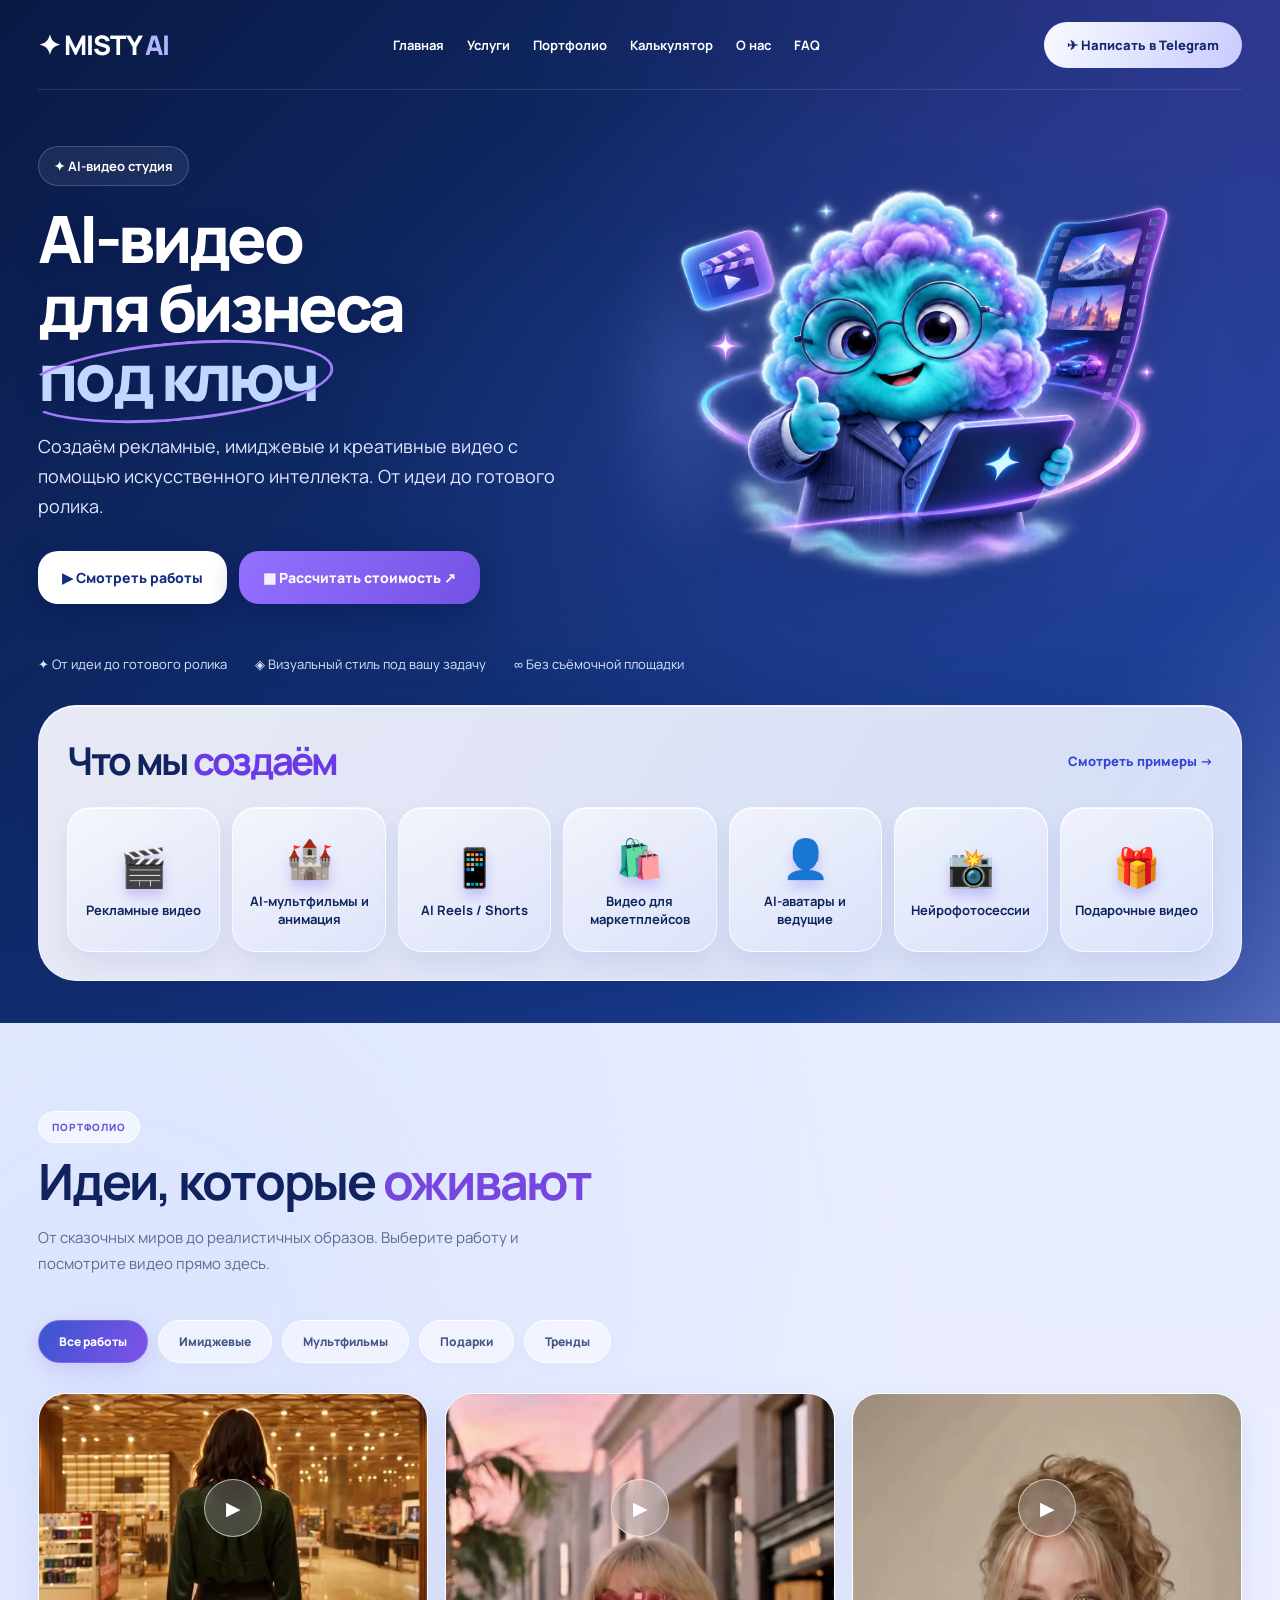
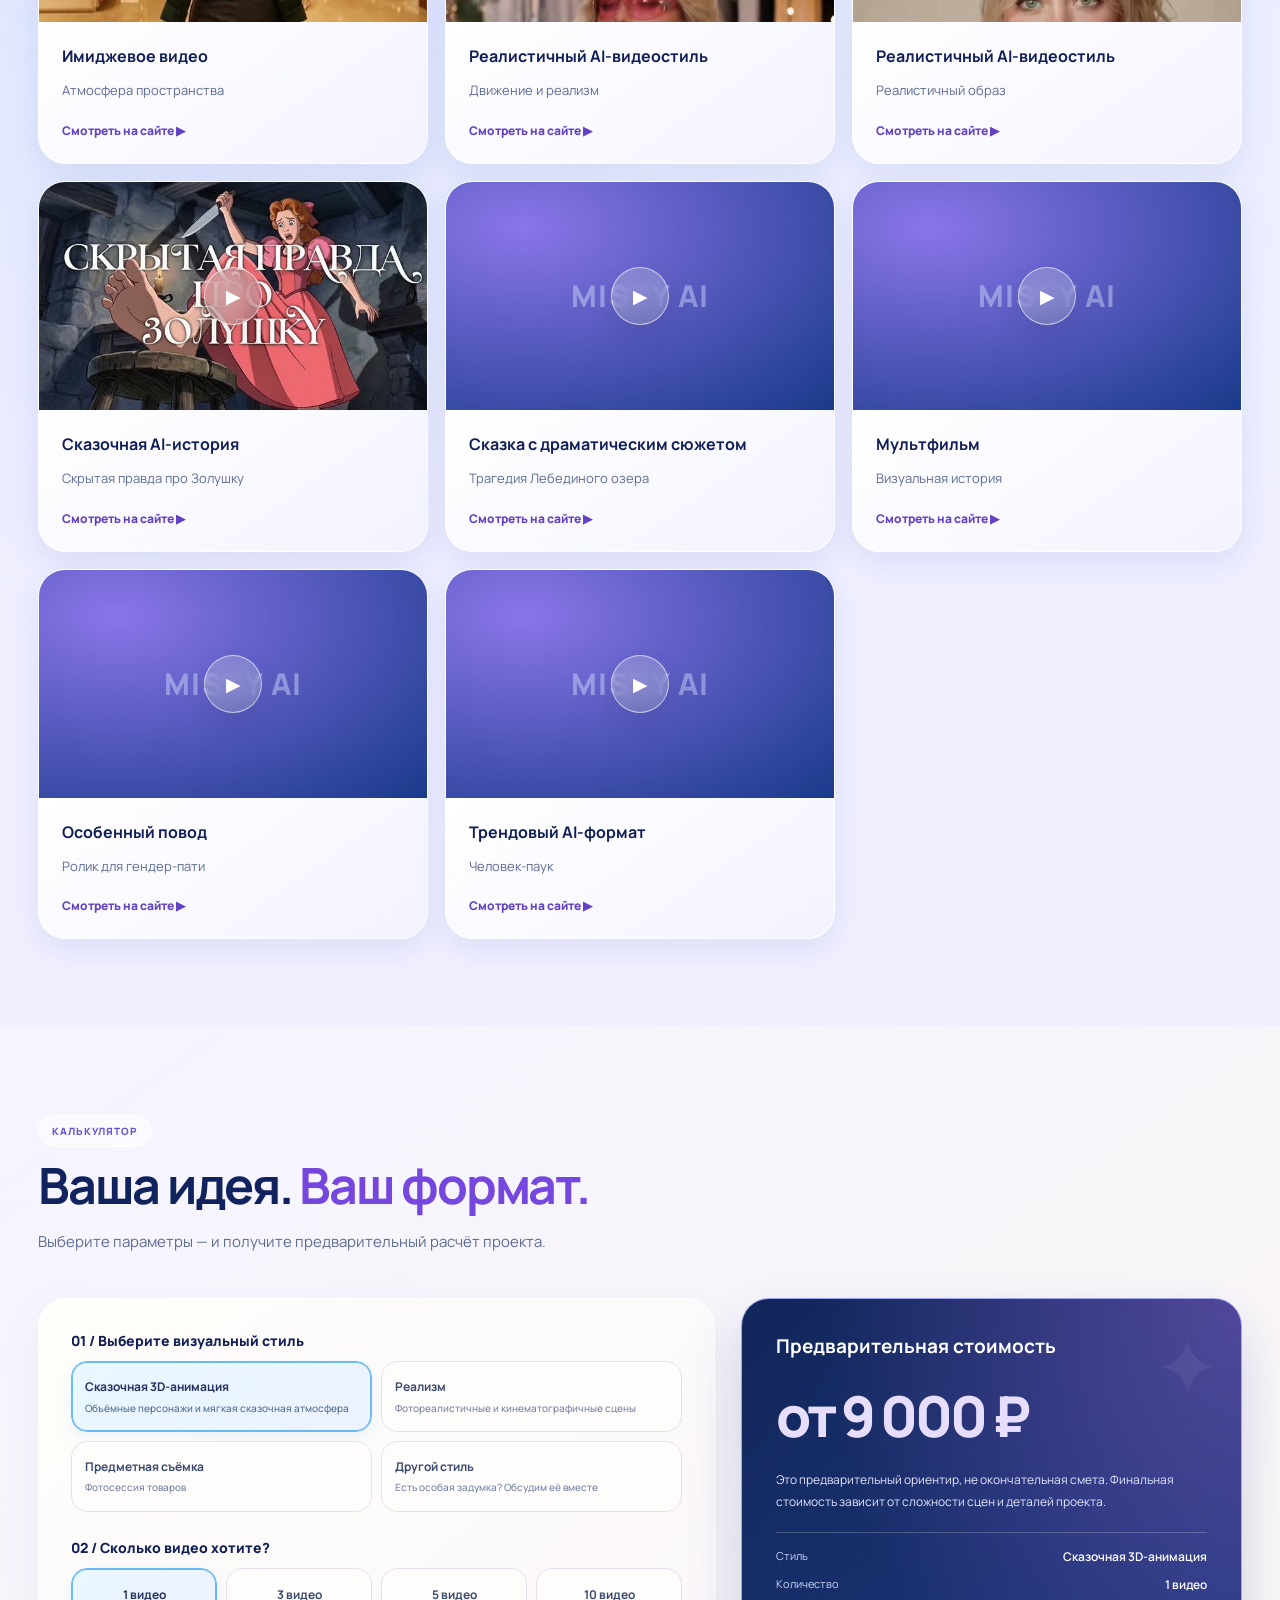
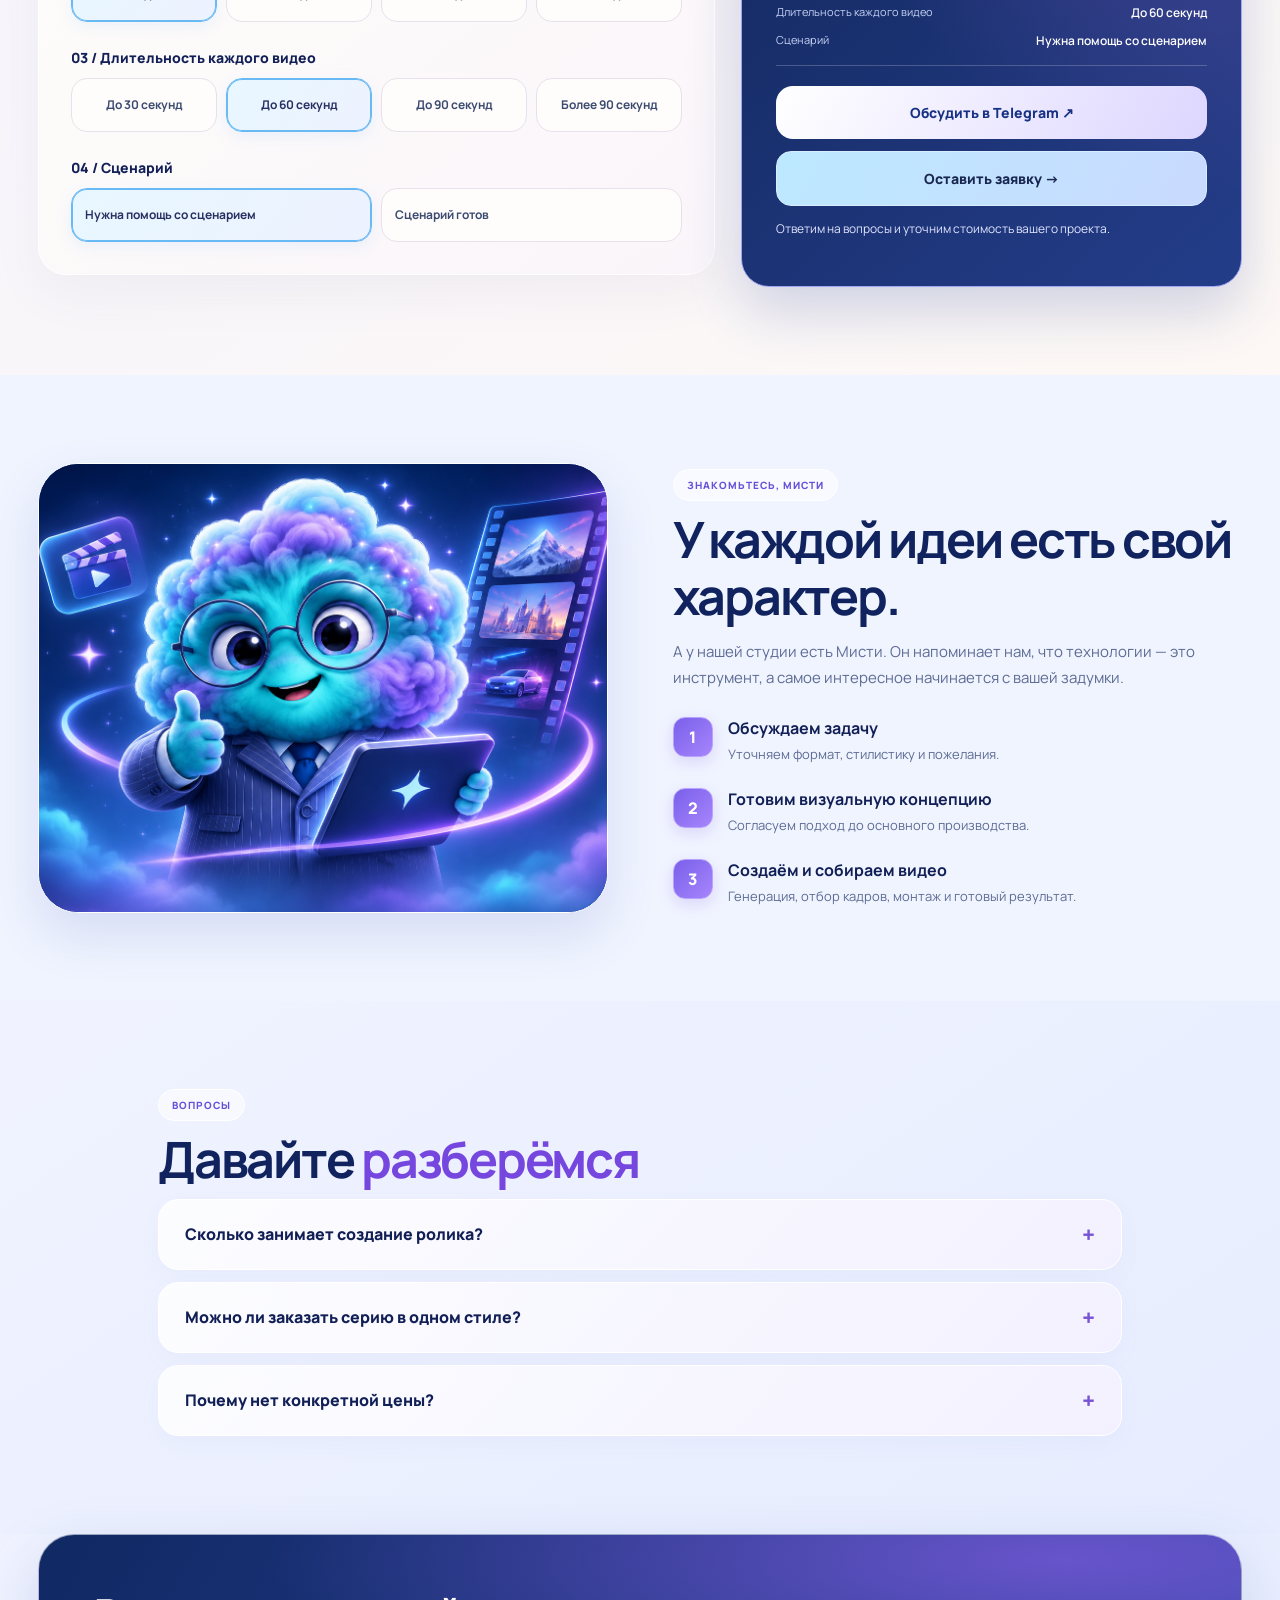
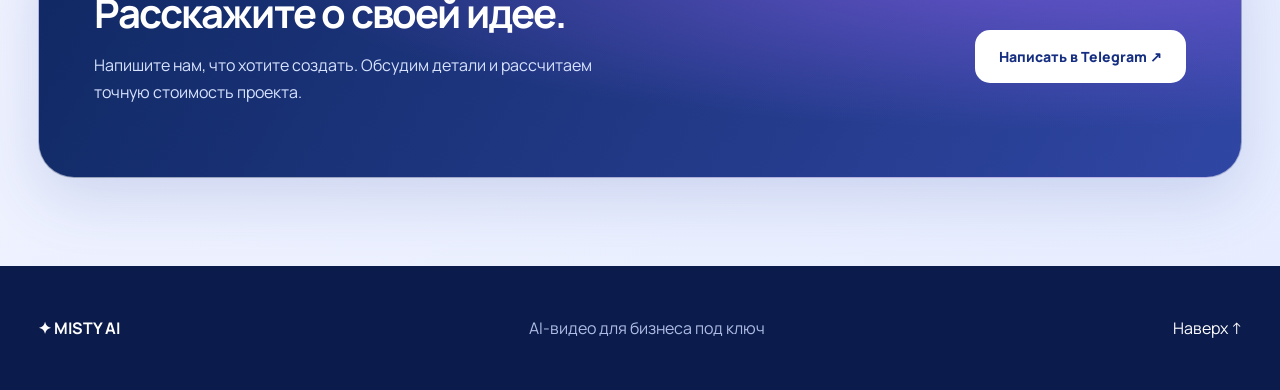
==== public/index.html @ 7e47353f "Add MISTY AI website, calculator and first portfolio videos" ====
<!DOCTYPE html>

<html lang="ru"><head><meta charset="utf-8"/><meta content="width=device-width,initial-scale=1" name="viewport"/><meta content="#102d83" name="theme-color"/><meta content="MISTY AI — создаём AI-видео для бизнеса, брендов и особенных моментов. Портфолио и предварительный расчёт стоимости." name="description"/><title>MISTY AI — AI-видео под ключ</title><style>
@import url('https://fonts.googleapis.com/css2?family=Manrope:wght@400;500;600;700;800&display=swap');
:root{--blue:#2355d9;--deep:#0a1c54;--violet:#8862ed;--ink:#14234e;--muted:#667391;--pale:#eff4ff;--white:#fff}*{box-sizing:border-box}html{scroll-behavior:smooth}body{margin:0;font-family:Manrope,Arial,sans-serif;color:var(--ink);background:#f7f9ff}button,input,select{font:inherit}a{text-decoration:none;color:inherit}button{cursor:pointer}.wrap{max-width:1240px;margin:auto;padding:0 26px}.hero{background:radial-gradient(ellipse at 79% 42%,#4368d9 0%,transparent 40%),radial-gradient(ellipse at 100% 12%,#6444bd 0%,transparent 35%),linear-gradient(128deg,#0a1b4d,#1646a9 75%,#42298f);color:white;position:relative;overflow:hidden}.hero:before{content:"";position:absolute;width:720px;height:720px;right:-240px;top:60px;border:1px solid #ffffff24;border-radius:50%;box-shadow:0 0 0 80px #ffffff07,0 0 0 160px #ffffff05}.nav{display:flex;align-items:center;justify-content:space-between;gap:24px;min-height:88px;position:relative;z-index:5}.logo{font-size:27px;font-weight:800;letter-spacing:-1.7px}.logo span{color:#b2b4ff}.navlinks{display:flex;gap:26px;font-size:13px;font-weight:700}.navlinks a:hover{color:#c4c5ff}.pill{border:1px solid #ffffff8c;padding:13px 21px;border-radius:100px;font-size:13px;font-weight:800;white-space:nowrap}.pill:hover{background:#ffffff20}.hero-inner{min-height:610px;display:grid;grid-template-columns:1.02fr .98fr;align-items:center;position:relative}.hero-copy{position:relative;z-index:2;padding:50px 0 105px}.eyebrow{display:inline-flex;gap:9px;align-items:center;border:1px solid #ffffff50;background:#ffffff16;padding:10px 15px;border-radius:100px;font-size:12px;font-weight:700}.hero h1{font-size:clamp(48px,5.5vw,83px);line-height:1.04;letter-spacing:-.065em;margin:25px 0 22px;font-weight:800}.hero h1 em{font-style:normal;color:#b9caff}.hero-copy>p{max-width:490px;color:#e2e9ff;line-height:1.8;font-size:17px}.actions{display:flex;flex-wrap:wrap;gap:12px;margin-top:30px}.btn{display:inline-flex;align-items:center;justify-content:center;border:0;border-radius:15px;padding:17px 24px;font-size:14px;font-weight:800;transition:transform .2s,box-shadow .2s}.btn:hover{transform:translateY(-2px)}.btn-light{background:#fff;color:#152e82}.btn-purple{background:linear-gradient(120deg,#9470ff,#7353e4);color:#fff;box-shadow:0 10px 35px #20105044}.hero-art{height:100%;position:relative;min-height:510px;display:flex;align-items:end;justify-content:center}.hero-art img{width:min(100%,560px);max-height:600px;object-fit:contain;position:relative;z-index:2;filter:drop-shadow(0 28px 48px #060f4399);animation:float 5s ease-in-out infinite}.halo{position:absolute;width:480px;height:480px;max-width:90%;top:17%;border-radius:50%;background:radial-gradient(circle,#b6d8ff88 0%,#9974ff3b 48%,transparent 70%);filter:blur(12px)}.star{position:absolute;color:#d9d0ff;font-size:34px;z-index:3;animation:twinkle 3s ease-in-out infinite}.s1{left:7%;top:22%}.s2{right:5%;top:17%;animation-delay:1s}.s3{right:12%;bottom:25%;font-size:22px;animation-delay:1.7s}.hero-foot{position:absolute;bottom:25px;left:0;right:0;z-index:3;color:#e7eaffb8;font-size:12px;display:flex;gap:30px}.hero-foot span:before{content:'✦';margin-right:8px;color:#d3b5ff}.section{padding:92px 0}.section-head{display:flex;justify-content:space-between;align-items:end;gap:25px;margin-bottom:30px}.kicker{font-size:12px;font-weight:800;letter-spacing:.15em;color:#6a5de2;text-transform:uppercase}.section h2{font-size:clamp(31px,4vw,50px);letter-spacing:-.055em;line-height:1.13;margin:10px 0}.section-desc{color:var(--muted);line-height:1.75;max-width:570px}.services{display:grid;grid-template-columns:repeat(3,1fr);gap:16px}.service{border:1px solid #e2e8fa;background:white;border-radius:24px;padding:27px;min-height:200px;transition:transform .2s,box-shadow .2s}.service:hover{transform:translateY(-4px);box-shadow:0 16px 40px #203b8b12}.service .symbol{font-size:29px;background:#edf0ff;border-radius:16px;width:57px;height:57px;display:grid;place-items:center;margin-bottom:21px}.service h3{margin:0 0 8px;font-size:18px;letter-spacing:-.025em}.service p{margin:0;color:var(--muted);font-size:13px;line-height:1.65}.portfolio{background:#eaf0ff}.works{display:grid;grid-template-columns:repeat(3,1fr);gap:17px}.work{background:white;border-radius:22px;overflow:hidden;border:1px solid #dce5fb}.work-visual{height:225px;display:grid;place-items:center;position:relative;overflow:hidden;background:linear-gradient(130deg,#1a3993,#936cf2)}.work:nth-child(2) .work-visual{background:linear-gradient(130deg,#432e9d,#dd96d4)}.work:nth-child(3) .work-visual{background:linear-gradient(130deg,#116eae,#65c9e6)}.work-visual span{font-size:75px;filter:drop-shadow(0 12px 12px #0003)}.work-visual:after{content:'ДОБАВИТЬ ВИДЕО';position:absolute;bottom:16px;right:15px;background:#ffffffcf;color:#33467a;padding:6px 9px;border-radius:7px;font-size:9px;font-weight:800;letter-spacing:.05em}.work-info{padding:22px}.work-info strong{font-size:16px}.work-info p{color:var(--muted);font-size:12px;line-height:1.6}.calc-grid{display:grid;grid-template-columns:1.1fr .9fr;gap:30px;align-items:start}.calc-form,.calc-result{background:#fff;border:1px solid #e0e7fa;border-radius:25px;padding:30px}.field{margin-bottom:25px}.field label{display:block;font-weight:800;margin-bottom:11px;font-size:14px}.options{display:grid;grid-template-columns:repeat(2,1fr);gap:9px}.option{background:#f7f9ff;border:1.5px solid #e1e7f5;color:#3b4a6f;padding:13px;border-radius:12px;text-align:left;font-size:12px;font-weight:700;min-height:48px}.option[aria-pressed=true]{background:#edf0ff;border-color:#7765eb;color:#4535a2;box-shadow:inset 0 0 0 1px #7765eb}.calc-result{position:sticky;top:20px;background:linear-gradient(145deg,#102e87,#3d2c96);color:#fff}.calc-result h3{margin:0 0 18px;font-size:19px}.price{font-size:clamp(36px,4.4vw,58px);font-weight:800;letter-spacing:-.06em;margin:8px 0 15px}.small{font-size:12px;line-height:1.8;color:#e1e5ff}.summary{margin:20px 0;padding:15px 0;border-top:1px solid #ffffff35;border-bottom:1px solid #ffffff35;font-size:13px;line-height:2}.result-btn{width:100%;margin-top:10px;background:#fff;color:#173185}.about{display:grid;grid-template-columns:1fr 1fr;gap:55px;align-items:center}.about-art{background:radial-gradient(circle at center,#b8ccff,#e9edff 70%);border-radius:30px;height:400px;display:grid;place-items:center;overflow:hidden}.about-art img{height:95%;width:95%;object-fit:contain;filter:drop-shadow(0 15px 25px #283d7d30)}.steps{display:grid;gap:15px;margin-top:25px}.step{display:flex;gap:15px;align-items:start}.num{width:34px;height:34px;flex:0 0 34px;display:grid;place-items:center;background:#e8e9ff;color:#5948c3;border-radius:11px;font-weight:800}.step strong{display:block;margin-bottom:4px}.step p{margin:0;color:var(--muted);font-size:13px;line-height:1.7}.cta{background:#12368f;color:#fff;border-radius:30px;padding:55px;display:flex;align-items:center;justify-content:space-between;gap:20px}.cta h2{margin:0 0 12px}.cta p{color:#d8e3ff;max-width:550px;line-height:1.7}.faq details{border-bottom:1px solid #dce4f5;padding:21px 0}.faq summary{cursor:pointer;font-weight:800}.faq p{color:var(--muted);line-height:1.7;font-size:14px}.footer{padding:35px 0;background:#0b1b4b;color:#aebce5}.footer .wrap{display:flex;align-items:center;justify-content:space-between;gap:15px}.footer a{color:#fff} @keyframes float{0%,100%{transform:translateY(0)}50%{transform:translateY(-12px)}}@keyframes twinkle{0%,100%{opacity:.5;transform:scale(.8)}50%{opacity:1;transform:scale(1.2)}}@media(max-width:900px){.navlinks{display:none}.hero-inner{grid-template-columns:1fr}.hero-copy{padding:45px 0 0}.hero-art{min-height:390px;height:390px}.hero-art img{height:420px}.hero-foot{display:none}.services,.works{grid-template-columns:repeat(2,1fr)}.calc-grid,.about{grid-template-columns:1fr}.calc-result{position:static}}@media(max-width:600px){.wrap{padding:0 18px}.nav{min-height:72px}.logo{font-size:23px}.nav .pill{padding:11px;font-size:11px}.hero h1{font-size:49px}.hero-copy>p{font-size:14px}.hero-art{height:330px;min-height:330px}.hero-art img{height:360px}.section{padding:65px 0}.services,.works{grid-template-columns:1fr}.service{min-height:unset}.options{grid-template-columns:1fr}.calc-form,.calc-result{padding:21px}.about-art{height:310px}.cta{padding:28px;display:block}.cta .btn{margin-top:15px}.footer .wrap{display:block}.footer p{font-size:12px}}@media(prefers-reduced-motion:reduce){*,*:before,*:after{animation:none!important;scroll-behavior:auto!important}}

/* V4: hero rebuilt to match the provided reference */
.hero{background:radial-gradient(ellipse at 72% 42%,#315ac2 0%,transparent 47%),linear-gradient(115deg,#081947 0%,#123789 55%,#4935a3 100%);min-height:0;padding-bottom:34px}
.hero:before{display:none}
.hero .wrap{max-width:1500px}
.nav{min-height:78px;border-bottom:1px solid #ffffff1c}
.logo{font-size:27px;letter-spacing:-1px}
.navlinks{gap:23px;font-size:13px}
.nav .pill{background:linear-gradient(120deg,#f9fbff,#c8caff);color:#13276e;border:0;padding:14px 23px}
.hero-inner{grid-template-columns:45% 55%;min-height:570px;align-items:center}
.hero-copy{padding:30px 0 35px;z-index:3}
.hero h1{font-size:clamp(47px,5.1vw,78px);letter-spacing:-.07em;line-height:1.06;margin:18px 0 21px;text-shadow:0 3px 25px #06154c55}
.hero h1 em{color:#c0d8ff;white-space:nowrap}
.hero-copy>p{font-size:17px;max-width:540px;line-height:1.65}
.hero .eyebrow{background:#ffffff12;border-color:#879fff55;font-size:13px}
.hero .btn{border-radius:20px;box-shadow:0 8px 30px #05104b66}
.hero-showcase{height:570px;align-self:stretch;position:relative;display:flex;align-items:center;justify-content:center;margin-right:-26px;overflow:hidden;pointer-events:none}
.hero-showcase img{width:100%;height:100%;object-fit:cover;object-position:60% center;mask-image:linear-gradient(to right,transparent 0%,black 15%,black 100%);-webkit-mask-image:linear-gradient(to right,transparent 0%,black 15%,black 100%)}
.hero-services{position:relative;z-index:4;background:linear-gradient(120deg,#f3f5ffef,#dfe8ffeb);color:#10245d;border-radius:35px;padding:26px 30px 32px;box-shadow:0 18px 65px #08173b40;backdrop-filter:blur(18px)}
.hero-services-head{display:flex;justify-content:space-between;align-items:center;gap:20px;margin-bottom:20px}
.hero-services-head h2{font-size:clamp(26px,3vw,39px);letter-spacing:-.06em;margin:0}
.hero-services-head h2 span{color:#6b39e5}
.hero-services-head a{font-weight:800;color:#3146d6;font-size:13px}
.hero-services-grid{display:grid;grid-template-columns:repeat(7,minmax(0,1fr));gap:12px}
.hero-service-item{min-height:145px;border:1px solid #ffffffbb;background:#ffffff67;border-radius:24px;display:flex;flex-direction:column;align-items:center;justify-content:center;text-align:center;padding:14px 9px;gap:10px;box-shadow:0 8px 20px #173d9410}
.hero-service-item:hover{background:#fff;transform:translateY(-2px)}
.hero-service-icon{display:grid;place-items:center;font-size:36px;filter:drop-shadow(0 4px 7px #3a39c83b)}
.hero-service-item strong{font-size:12px;line-height:1.35}
.misty-video-modal[hidden]{display:none}
.misty-video-modal{position:fixed;inset:0;z-index:99999;background:#07112de8;display:grid;place-items:center;padding:20px}
.misty-video-box{width:min(100%,980px);background:#101e49;border:1px solid #7083bd70;border-radius:22px;overflow:hidden;box-shadow:0 25px 100px #0009}
.misty-video-bar{display:flex;align-items:center;justify-content:space-between;padding:14px 20px;color:#fff}
.misty-video-bar button{border:0;border-radius:50%;width:36px;height:36px;background:#ffffff1f;color:#fff;font-size:20px}
.misty-video-ratio{aspect-ratio:16/9;background:#000}
.misty-video-ratio iframe{width:100%;height:100%;border:0}
.misty-video-footer{padding:12px 20px;color:#c8d2f5;font-size:12px}
.misty-video-footer a{color:#fff;text-decoration:underline}
@media(max-width:1050px){.navlinks{gap:12px;font-size:11px}.hero-services-grid{grid-template-columns:repeat(4,minmax(0,1fr))}.hero-inner{grid-template-columns:49% 51%}}
@media(max-width:900px){.navlinks{display:none}.hero-inner{grid-template-columns:1fr;min-height:0}.hero-copy{padding:45px 0 10px}.hero-showcase{height:420px;margin:0 -26px}.hero-showcase img{object-position:center 44%;mask-image:linear-gradient(to bottom,transparent 0%,black 12%,black 100%);-webkit-mask-image:linear-gradient(to bottom,transparent 0%,black 12%,black 100%)}.hero-services-grid{grid-template-columns:repeat(4,minmax(0,1fr))}}
@media(max-width:600px){.hero h1{font-size:clamp(42px,11vw,62px)}.hero-copy>p{font-size:14px}.hero-showcase{height:310px;margin:0 -18px}.hero-services{padding:20px 14px;border-radius:24px}.hero-services-grid{grid-template-columns:repeat(2,minmax(0,1fr));gap:9px}.hero-service-item{min-height:116px;border-radius:17px}.hero-services-head h2{font-size:27px}.hero-services-head a{font-size:11px}.nav .pill{padding:10px 12px;font-size:11px}}

.hero-showcase:before{content:"";position:absolute;z-index:2;left:0;top:0;bottom:0;width:25%;background:linear-gradient(90deg,#143887 0%,#143887dd 27%,transparent 100%);pointer-events:none}
.portfolio{background:linear-gradient(180deg,#eaf0ff,#f4f6ff)}
.work{border-radius:26px;box-shadow:0 10px 25px #284aa412;transition:transform .2s,box-shadow .2s}
.work:hover{transform:translateY(-4px);box-shadow:0 18px 35px #284aa425}
.work-visual{cursor:pointer}
.work-info a{display:inline-block;margin-top:8px;color:#6047d8;font-weight:800}
.calc-form,.calc-result{border-radius:28px;box-shadow:0 10px 35px #223f8c0b}
.option{border-radius:15px}
.faq details{background:#fff;border:1px solid #e0e8fa!important;border-radius:18px;padding:18px 22px;margin-bottom:10px}
.faq details[open]{border-color:#a89aee!important}
.video-native{background:linear-gradient(180deg,#eef3ff,#f7f9ff);padding:35px 0 75px}
.native-grid{display:grid;grid-template-columns:repeat(3,minmax(0,1fr));gap:16px}
.native-card{background:#fff;padding:10px;border:1px solid #dce5fa;border-radius:20px;box-shadow:0 8px 25px #274c9a10}
.native-card iframe{width:100%;aspect-ratio:16/9;border:0;border-radius:13px;background:#142452}
.native-card p{margin:10px 6px 6px;font-size:13px;font-weight:700;color:#21376e}
@media(max-width:900px){.native-grid{grid-template-columns:repeat(2,minmax(0,1fr))}}
@media(max-width:600px){.native-grid{grid-template-columns:1fr}.hero-showcase:before{width:18%}}

#portfolio .work{cursor:pointer}#portfolio .work:hover .play{transform:translate(-50%,-50%) scale(1.14);background:#6950dc}#portfolio .work:focus-visible{outline:3px solid #7856f1;outline-offset:3px}
#portfolio .work-visual .play{pointer-events:none;transition:transform .2s,background .2s}

/* Cohesive playful blue/violet style, matching hero */
.section:not(.portfolio){background:linear-gradient(180deg,#f1f5ff,#f8f9ff)}
.portfolio{background:linear-gradient(160deg,#e3eaff,#eef2ff)}
.section h2{color:#10235e}
.kicker{color:#6552d8}
.work{border:1px solid #d5defa;border-radius:23px;box-shadow:0 10px 28px #2c46a817}
.work-visual{background:#162e81}
.work-info{background:#fff}
.calc-form{background:#fdfdff;border:1px solid #dce4ff;box-shadow:0 16px 36px #244cb00d}
.calc-result{background:radial-gradient(circle at 90% 10%,#7057d9 0%,transparent 50%),linear-gradient(145deg,#123888,#202b85)}
.option{border-radius:16px;background:#f1f4ff}
.option[aria-pressed=true]{background:#e6e6ff;border-color:#8363ec}
.faq details{border-radius:20px;background:#fff;box-shadow:0 5px 15px #1d40900b}
.field[hidden]{display:none!important}
</style><style>
.portfolio-filters{display:flex;gap:9px;flex-wrap:wrap;margin:0 0 22px}.filter{border:1px solid #cbd8f8;background:#fff;color:#425785;border-radius:99px;padding:10px 16px;font-weight:800;font-size:12px}.filter.active{background:#263fc2;color:#fff;border-color:#263fc2}.work-visual{height:215px;background:#13295e!important}.work-visual:after{display:none}.work-visual iframe{width:100%;height:100%;border:0}.work-visual img{width:100%;height:100%;object-fit:cover}.work-visual .play{position:absolute;inset:0;display:grid;place-items:center;color:#fff;font-size:36px;background:#14234e38}.work-info a{color:#4c46c3;font-size:12px;font-weight:800}.work[hidden]{display:none}.calc-form .field{margin-bottom:26px}.calc-form .field:last-child{margin-bottom:0}.option small{display:block;margin-top:5px;color:#7583a5;font-weight:500;line-height:1.45}.option[aria-pressed=true] small{color:#5c59a1}.result-btn{display:flex}.calc-form .options.four{grid-template-columns:repeat(4,minmax(0,1fr))}.calc-form .options.four .option{text-align:center}.calc-form .options{grid-template-columns:repeat(2,minmax(0,1fr))}@media(max-width:650px){.calc-form .options.four{grid-template-columns:repeat(2,minmax(0,1fr))}.calc-form .options{grid-template-columns:1fr}}
</style><link rel="stylesheet" href="assets/design.css"/></head><body>
<header class="hero" id="top"><div class="wrap"><nav class="nav"><a class="logo" href="#top">✦ MISTY<span> AI</span></a><button class="menu-toggle" aria-label="Открыть меню" aria-expanded="false" aria-controls="navigation">☰</button><div class="navlinks" id="navigation"><a href="#top">Главная</a><a href="#services">Услуги</a><a href="#portfolio">Портфолио</a><a href="#calculator">Калькулятор</a><a href="#about">О нас</a><a href="#faq">FAQ</a></div><a class="pill" href="https://t.me/misty_ai_support">✈ Написать в Telegram</a></nav><div class="hero-inner"><div class="hero-copy"><span class="eyebrow">✦ AI-видео студия</span><h1>AI-видео<br/>для бизнеса<br/><em>под ключ</em></h1><p>Создаём рекламные, имиджевые и креативные видео с помощью искусственного интеллекта. От идеи до готового ролика.</p><div class="actions"><a class="btn btn-light" href="#portfolio">▶ Смотреть работы</a><a class="btn btn-purple" href="#calculator">▦ Рассчитать стоимость ↗</a></div></div><div class="hero-showcase"><img alt="Мисти — пушистый бирюзово-сиреневый маскот с очками и планшетом на фоне видеокадров" src="assets/misty-hero-integrated.png"/></div></div><div class="hero-benefits"><span>✦ От идеи до готового ролика</span><span>◈ Визуальный стиль под вашу задачу</span><span>∞ Без съёмочной площадки</span></div><div class="hero-services" id="services"><div class="hero-services-head"><h2>Что мы <span>создаём</span></h2><a href="#portfolio">Смотреть примеры →</a></div><div class="hero-services-grid"><a class="hero-service-item" href="#portfolio"><span class="hero-service-icon">🎬</span><strong>Рекламные видео</strong></a><a class="hero-service-item" href="#portfolio"><span class="hero-service-icon">🏰</span><strong>AI-мультфильмы и анимация</strong></a><a class="hero-service-item" href="#portfolio"><span class="hero-service-icon">📱</span><strong>AI Reels / Shorts</strong></a><a class="hero-service-item" href="#portfolio"><span class="hero-service-icon">🛍️</span><strong>Видео для маркетплейсов</strong></a><a class="hero-service-item" href="#portfolio"><span class="hero-service-icon">👤</span><strong>AI-аватары и ведущие</strong></a><a class="hero-service-item" href="#portfolio"><span class="hero-service-icon">📸</span><strong>Нейрофотосессии</strong></a><a class="hero-service-item" href="#portfolio"><span class="hero-service-icon">🎁</span><strong>Подарочные видео</strong></a></div></div></div></header>
<main>
<section class="section portfolio" id="portfolio"><div class="wrap"><div class="section-head"><div><span class="kicker">Портфолио</span><h2>Идеи, которые <em>оживают</em></h2><p class="section-desc">От сказочных миров до реалистичных образов. Выберите работу и посмотрите видео прямо здесь.</p></div></div><div aria-label="Категории работ" class="portfolio-filters" role="group"><button aria-pressed="true" class="filter active" data-filter="all">Все работы</button><button aria-pressed="false" class="filter" data-filter="image">Имиджевые</button><button aria-pressed="false" class="filter" data-filter="cartoon">Мультфильмы</button><button aria-pressed="false" class="filter" data-filter="gift">Подарки</button><button aria-pressed="false" class="filter" data-filter="trend">Тренды</button></div><div class="works" id="work-list"></div></div></section>
<section class="section" id="calculator"><div class="wrap"><div class="section-head"><div><span class="kicker">Калькулятор</span><h2>Ваша идея. <em>Ваш формат.</em></h2><p class="section-desc">Выберите параметры — и получите предварительный расчёт проекта.</p></div></div><div class="calc-grid"><div class="calc-form" id="questions"></div><aside class="calc-result"><h3>Предварительная стоимость</h3><div class="price" id="price" role="status" aria-live="polite">от 9 000 ₽</div><p class="small">Это предварительный ориентир, не окончательная смета. Финальная стоимость зависит от сложности сцен и деталей проекта.</p><div class="summary" id="summary"></div><a class="btn result-btn" href="https://t.me/misty_ai_support" id="discuss" rel="noopener noreferrer" target="_blank">Обсудить в Telegram ↗</a><button type="button" class="btn request-btn" id="request-open" aria-expanded="false" aria-controls="application">Оставить заявку →</button><p class="small">Ответим на вопросы и уточним стоимость вашего проекта.</p></aside></div></div></section>
<section class="section" id="application" hidden><div class="wrap"><div class="application-panel"><span class="kicker">Давайте создадим что-то особенное</span><h2>Оставить <em>заявку</em></h2><p class="section-desc">Выберите удобный способ связи и расскажите о проекте. Параметры расчёта добавятся к заявке автоматически.</p><form id="lead-form"><div class="lead-grid">
<label>Имя <span aria-hidden="true">*</span><input name="name" autocomplete="name" maxlength="100" required></label>
<label>Предпочтительный способ связи <span aria-hidden="true">*</span><select name="preferredContact" required><option value="">Выберите способ</option><option value="Звонок">Звонок</option><option value="WhatsApp">WhatsApp</option><option value="Telegram">Telegram</option><option value="E-mail">E-mail</option></select></label>
<label>Телефон<input name="phone" type="tel" autocomplete="tel" maxlength="40" placeholder="+7 …"></label>
<label>E-mail<input name="email" type="email" autocomplete="email" maxlength="254" placeholder="you@example.com"></label>
<label id="telegram-contact" hidden>Ваш Telegram-ник <span aria-hidden="true">*</span><input name="telegram" type="text" maxlength="33" autocomplete="off" placeholder="@username"><small>По этому нику мы сможем написать вам в Telegram.</small></label>
<label>Компания / бренд<input name="company" autocomplete="organization" maxlength="150"></label>
<label>Желаемый срок запуска<input name="deadline" type="date"></label>
</div><label>Короткое описание задачи / материалов<textarea name="comment" rows="4" maxlength="4000" placeholder="Что хотите показать? Какие материалы уже есть?"></textarea></label>
<label class="honeypot" aria-hidden="true">Website<input name="website" tabindex="-1" autocomplete="off"></label>
<label class="consent"><input name="consent" type="checkbox" required><span>Согласен(на) на обработку персональных данных в соответствии с <a id="privacy-link" href="PRIVACY_POLICY_URL">политикой конфиденциальности</a>.</span></label>
<p class="order-preview" id="lead-order"></p><button type="submit" class="btn btn-purple">Отправить заявку →</button><p id="lead-status" role="status" aria-live="polite"></p></form></div></div></section><section class="section" id="about" style="background:#f0f4ff"><div class="wrap about"><div class="about-art"><img alt="Маскот Мисти" src="assets/misty-hero-clean.png"/></div><div><span class="kicker">Знакомьтесь, Мисти</span><h2>У каждой идеи есть свой характер.</h2><p class="section-desc">А у нашей студии есть Мисти. Он напоминает нам, что технологии — это инструмент, а самое интересное начинается с вашей задумки.</p><div class="steps"><div class="step"><span class="num">1</span><div><strong>Обсуждаем задачу</strong><p>Уточняем формат, стилистику и пожелания.</p></div></div><div class="step"><span class="num">2</span><div><strong>Готовим визуальную концепцию</strong><p>Согласуем подход до основного производства.</p></div></div><div class="step"><span class="num">3</span><div><strong>Создаём и собираем видео</strong><p>Генерация, отбор кадров, монтаж и готовый результат.</p></div></div></div></div></div></section>
<section class="section faq" id="faq"><div class="wrap"><span class="kicker">Вопросы</span><h2>Давайте <em>разберёмся</em></h2><details><summary>Сколько занимает создание ролика?</summary><p>Срок зависит от длительности, сложности сцен, количества согласований и дополнительных материалов. Точные сроки определим после обсуждения задачи.</p></details><details><summary>Можно ли заказать серию в одном стиле?</summary><p>Да, можно заранее разработать общий визуальный подход, чтобы выпуски серии выглядели цельно.</p></details><details><summary>Почему нет конкретной цены?</summary><p>Стоимость зависит от сложности видео: выбранного стиля, количества сцен и персонажей, детализации, длительности и объёма монтажных работ. Именно поэтому у каждого проекта своя точная смета — калькулятор выше показывает лишь ориентир, а цену называем после обсуждения задачи.</p></details></div></section>
<section class="section" id="contact" style="padding-top:0"><div class="wrap"><div class="cta"><div><h2>Расскажите о своей идее.</h2><p>Напишите нам, что хотите создать. Обсудим детали и рассчитаем точную стоимость проекта.</p></div><a class="btn btn-light" href="https://t.me/misty_ai_support" rel="noopener noreferrer" target="_blank">Написать в Telegram ↗</a></div></div></section></main><footer class="footer"><div class="wrap"><strong style="color:#fff">✦ MISTY AI</strong><p>AI-видео для бизнеса под ключ</p><a href="#top">Наверх ↑</a></div></footer>
<div aria-label="Просмотр работы MISTY AI" aria-modal="true" class="misty-video-modal" hidden="" id="misty-video-modal" role="dialog">
<div class="misty-video-box">
<div class="misty-video-bar"><strong>Смотрим работу MISTY AI</strong><button aria-label="Закрыть видео" id="misty-video-close" type="button">✕</button></div>
<div class="misty-video-ratio"><video controls playsinline preload="none" id="misty-video-frame" aria-label="Видео MISTY AI">Ваш браузер не поддерживает видео.</video></div>
<div class="misty-video-footer"><a href="#" id="misty-video-external" download>Скачать видео ↓</a></div>
</div></div><script src="assets/config.js"></script><script src="assets/pricing.js"></script><script src="assets/calculator.js"></script><script src="assets/site.js"></script></body></html>
---- public/assets/design.css ----
:root{--ink:#111f56;--muted:#5d6c94;--violet:#8553ef}body{background:#e8eeff}.wrap{max-width:1320px;padding-inline:38px}.hero{background:radial-gradient(ellipse at 85% 0%,#6446c866,transparent 45%),linear-gradient(145deg,#081747,#173f98 70%,#9aaff6);padding-bottom:42px}.hero .wrap{max-width:1420px}.nav{min-height:90px}.hero-inner{grid-template-columns:46% 54%;min-height:590px}.hero h1{letter-spacing:-.055em;font-size:clamp(52px,5.6vw,82px)}.hero h1 em{position:relative;display:inline-block}.hero h1 em:after{content:'';position:absolute;inset:0 -18px -10px;border:3px solid #a47bfb;border-left-color:transparent;border-radius:50%;transform:rotate(-5deg);pointer-events:none}.hero-copy>p{line-height:1.65;font-size:18px}.hero-showcase{height:590px;margin-right:-38px}.hero-showcase img{object-position:60% center;clip-path:inset(0 0 8% 3%);transform:scale(1.1)}.hero-showcase:before{display:none}.hero-benefits{display:flex;gap:28px;position:relative;margin:0 0 32px;font-size:13px;color:#dce6ff}.hero-services{border:1px solid #fff8;box-shadow:0 20px 70px #111b6340,inset 0 1px #fff;border-radius:38px;background:linear-gradient(120deg,#f7f7ffef,#e3eaffeb);padding:28px}.hero-service-item{background:linear-gradient(150deg,#fff9,#dce3ff80);box-shadow:inset 0 1px #fff,0 12px 22px #4352a218;transition:.2s}.hero-service-icon{filter:drop-shadow(0 7px 6px #6851e947);font-size:38px}.hero-service-item strong{font-size:13px}.section{padding:88px 0}.section h2{letter-spacing:-.045em;max-width:840px}.section h2 em{font-style:normal;color:#7647de}.section-desc{font-size:15px}.kicker{display:inline-flex;padding:8px 13px;letter-spacing:.1em;background:#fff9;border:1px solid #fff;border-radius:100px;font-size:10px}.portfolio{background:radial-gradient(ellipse at 10% 20%,#cdd9ff80,transparent 50%),linear-gradient(#e8eeff,#f1efff)}.section:not(.portfolio){background:linear-gradient(145deg,#f0f3ff,#e7edff)}.section-head{margin-bottom:28px}.portfolio-filters{gap:10px;margin-bottom:30px}.filter{padding:12px 20px;background:#fff8;border-color:#fff;box-shadow:0 5px 15px #4d57a408}.filter.active{background:linear-gradient(120deg,#3856cf,#8251e9);border-color:#7c67e9;box-shadow:0 7px 22px #7764d63b}.work{border:1px solid #fff;border-radius:27px;box-shadow:0 10px 30px #284aa41a;overflow:hidden;cursor:default!important}.work-visual{height:228px;isolation:isolate;background:radial-gradient(ellipse at 20% 20%,#8a75e9,#193a8a)!important}.work-visual img{transition:transform .5s}.work:hover .work-visual img{transform:scale(1.04)}.work-visual .play{inset:50% auto auto 50%;width:58px;height:58px;border:1px solid #fff9;border-radius:50%;font-size:19px;transform:translate(-50%,-50%);background:#ffffff35;backdrop-filter:blur(12px);z-index:1}.work-info{padding:23px;background:linear-gradient(145deg,#fff,#f3f3ff)}.work-info strong{font-size:16px}.work-info p{font-size:13px}.video-open{background:transparent;border:0;z-index:2}.video-text{border:0;padding:0;background:none;font-size:12px;font-weight:800;color:#6341c5;margin-top:8px}.thumbnail-fallback:before{content:'MISTY AI';color:#d8dfff;font-weight:800;font-size:30px;letter-spacing:.05em;opacity:.45}.calc-grid{grid-template-columns:1.15fr .85fr;gap:26px}.calc-form{background:linear-gradient(135deg,#ffffffe8,#edf0ff);border:1px solid #fff;padding:32px;box-shadow:0 18px 50px #3a4b9910}.field label{font-size:14px}.option{background:#ffffffb0;border-color:#dde2f6;padding:16px 13px;transition:.2s;line-height:1.45}.option:hover{border-color:#9d87ed}.option[aria-pressed=true]{background:linear-gradient(135deg,#efebff,#e6eaff);border-color:#9274e9;box-shadow:inset 0 0 0 1px #9274e9,0 5px 12px #7763c017}.calc-result{top:24px;overflow:hidden;padding:34px;background:radial-gradient(ellipse at 100% 0%,#9163ecaa,transparent 60%),linear-gradient(145deg,#10285f,#243e99);box-shadow:0 24px 55px #203d9233;border:1px solid #a0a6f0}.calc-result:before{content:'✦';position:absolute;right:20px;top:12px;font-size:80px;color:#ffffff10;pointer-events:none}.price{color:#e6ddff}.result-btn{border-radius:17px;background:linear-gradient(120deg,#fff,#ddd6ff)}.about{gap:65px}.about-art{height:450px;border:1px solid #fff;box-shadow:0 22px 50px #465cb927;background:#173b94;border-radius:40px;position:relative}.about-art img{width:100%;height:100%;object-fit:cover;object-position:60% center;transform:scale(1.12)}.num{background:linear-gradient(135deg,#7960ea,#a785fc);box-shadow:0 5px 15px #805ce233;color:white;border:1px solid #b8a2ff;border-radius:12px;width:40px;height:40px;flex-basis:40px}.steps{gap:23px}.faq .wrap{max-width:1040px}.faq details{background:linear-gradient(135deg,#ffffffd9,#f3f1ff);border:1px solid #fff!important;box-shadow:0 8px 25px #5161a90a;padding:23px 26px;margin-top:12px}.faq details[open]{border-color:#bda5f1!important}.faq summary{list-style:none;display:flex;justify-content:space-between;gap:20px}.faq summary::-webkit-details-marker{display:none}.faq summary:after{content:'+';color:#7854d5;font-size:23px;line-height:1}.faq details[open] summary:after{content:'−'}.cta{background:radial-gradient(ellipse at 85% 10%,#9262ef99,transparent 55%),linear-gradient(120deg,#102963,#3046a4);box-shadow:0 20px 60px #324ca12b;border:1px solid #ffffff90;border-radius:36px;position:relative}.cta h2{color:#fff;font-size:40px}.cta .btn{white-space:nowrap}.footer{background:#0b1b4b}.menu-toggle{display:none}a,button,summary{touch-action:manipulation}a:focus-visible,button:focus-visible,summary:focus-visible{outline:3px solid #a480ff;outline-offset:5px}button:focus-visible{z-index:4}section[id],#services{scroll-margin-top:24px}.misty-video-modal{backdrop-filter:blur(14px)}.misty-video-box{border-color:#ac98fa70}.misty-video-footer{line-height:1.7}
@media(min-width:901px){.hero-copy{padding-bottom:30px}.hero-benefits{margin-top:-5px}}
@media(max-width:1100px){.wrap{padding-inline:26px}.navlinks{gap:13px;font-size:11px}.nav .pill{padding:12px}.hero-copy>p{font-size:16px}.hero h1{font-size:60px}.actions .btn{padding:16px;font-size:12px}.hero-showcase{margin-right:-26px}.hero-service-item strong{font-size:12px}.calc-form,.calc-result{padding:24px}}
@media(max-width:900px){.nav{flex-wrap:wrap;gap:14px}.menu-toggle{display:block;background:#ffffff20;border:1px solid #ffffff50;border-radius:12px;color:white;padding:8px 12px;font-size:20px;margin-left:auto}.navlinks.is-open{display:flex;order:4;flex-basis:100%;flex-wrap:wrap;padding-bottom:20px;gap:20px;font-size:14px}.hero-inner{grid-template-columns:1fr;min-height:0}.hero h1{font-size:clamp(52px,9vw,76px)}.hero-copy{padding-top:40px}.hero-copy>p{max-width:600px}.hero-showcase{height:490px;margin:0}.hero-showcase img{object-fit:cover;object-position:center 40%;clip-path:inset(0 0 8%);mask-image:linear-gradient(to bottom,transparent,black 15%)}.hero-benefits{flex-wrap:wrap;gap:12px 24px;font-size:12px}.calc-grid{grid-template-columns:1fr}.about{gap:32px}.about-art{max-width:600px;width:100%}.cta{padding:36px;flex-wrap:wrap}.cta h2{font-size:34px}}
@media(max-width:600px){.wrap{padding-inline:20px}.logo{font-size:22px}.nav{min-height:76px;gap:9px}.nav .pill{font-size:0;padding:10px 14px}.nav .pill:after{content:'Telegram ↗';font-size:12px}.hero h1{font-size:clamp(45px,11.8vw,65px)}.hero-copy>p{font-size:15px}.hero-showcase{height:340px;margin-inline:-20px}.hero-benefits{margin-top:-15px;gap:12px;font-size:11px;flex-direction:column}.hero-services{padding:22px 14px;border-radius:28px}.hero-service-item{min-height:128px}.hero-service-item:last-child{grid-column:1/-1;flex-direction:row;min-height:85px}.hero-services-head{align-items:start;gap:12px}.hero-services-head h2{font-size:27px}.hero-services-head a{max-width:88px;font-size:11px}.section{padding:62px 0}.section h2{font-size:36px}.works{grid-template-columns:1fr}.work-visual{height:230px}.filter{padding:10px 14px}.calc-form,.calc-result{padding:22px;border-radius:26px}.calc-form .options.four{grid-template-columns:repeat(2,minmax(0,1fr))}.about-art{height:340px;border-radius:28px}.faq details{padding:20px}.faq summary{font-size:14px}.cta{padding:28px;border-radius:28px}.cta h2{font-size:32px}.misty-video-modal{padding:10px}.misty-video-bar{padding:12px}.misty-video-footer{font-size:11px}.misty-video-box{border-radius:18px}.actions{gap:10px}.actions .btn{font-size:12px;padding:16px 15px}.hero .eyebrow{font-size:12px}.footer .wrap{display:flex;flex-wrap:wrap}.footer p{width:100%;order:3;margin:0}}

.misty-video-ratio video{width:100%;height:100%;display:block;object-fit:contain;background:#000}.misty-video-ratio{aspect-ratio:16/9;max-height:72vh}.misty-video-box{max-height:95dvh;overflow:auto}

.download-html{background:#e5ddff;color:#182765;border:1px solid #ffffff80;border-radius:14px;padding:12px 18px;font-weight:800}.download-html:disabled{opacity:.65;cursor:wait}#download-status{max-width:400px;font-size:12px;line-height:1.6;color:#dde4ff}

/* Full artwork: no zoom, clipping, or masks on the mascot. */
.hero-inner{grid-template-columns:minmax(0,.9fr) minmax(0,1.1fr);gap:20px;min-height:560px}
.hero-showcase{height:auto;min-height:0;aspect-ratio:914/649;margin:0;align-self:center;overflow:visible!important}
.hero-showcase img{display:block;width:100%;height:100%;object-fit:contain;object-position:center;transform:none;clip-path:none;mask-image:none;-webkit-mask-image:none;border-radius:26px}
.hero-copy{min-width:0}.hero h1{font-size:clamp(44px,5.1vw,72px)}
.request-btn{width:100%;margin-top:12px;border:1px solid #c5b4ff;background:#ffffff18;color:white}
.application-panel{max-width:900px;margin:auto;background:#ffffffb8;border:1px solid white;border-radius:32px;padding:36px;box-shadow:0 16px 50px #42549c15}
#application[hidden]{display:none}.lead-grid{display:grid;grid-template-columns:1fr 1fr;gap:18px}
#lead-form label{display:block;font-size:13px;font-weight:700;margin-bottom:18px}
#lead-form input:not([type=checkbox]),#lead-form textarea{display:block;width:100%;margin-top:8px;border:1px solid #cdd5ef;border-radius:13px;background:#fcfcff;padding:14px;color:#14234e;font:inherit}
#lead-form input:focus,#lead-form textarea:focus{outline:2px solid #9372ee;outline-offset:2px}
#lead-form .consent{display:flex;align-items:start;gap:10px;line-height:1.6;font-weight:500}.consent input{margin-top:4px;accent-color:#7452d5}.honeypot{position:absolute;left:-10000px;width:1px;height:1px;overflow:hidden}
#lead-status{font-size:14px;line-height:1.7}.order-preview{font-size:13px;line-height:1.8;color:#5d6c94;padding:16px;background:#edf0ff;border-radius:14px}
@media(max-width:900px){.hero-inner{grid-template-columns:1fr;gap:22px;min-height:0}.hero-showcase{max-width:700px;width:100%;justify-self:center;height:auto;margin:0}.hero h1{font-size:clamp(48px,8vw,72px)}}
@media(max-width:600px){.hero-showcase{height:auto;margin:0;aspect-ratio:914/649}.hero-benefits{margin-top:24px}.hero h1{font-size:clamp(44px,11.5vw,64px)}.lead-grid{grid-template-columns:1fr;gap:0}.application-panel{padding:24px}}
.field-label{font-weight:800;margin-bottom:11px;font-size:14px}.field[hidden]{display:none!important}

.hero-showcase{aspect-ratio:3/2}
/* Calculator brief: light surfaces and soft sky-blue selection, within MISTY's navy/lilac palette. */
#calculator{--calc-accent:#68b9f4;background:linear-gradient(145deg,#f5f4ff,#fdf8f5)}
#calculator .calc-form{background:linear-gradient(140deg,#fffefa,#faf5fa);border-color:#fff;box-shadow:0 18px 50px #554b8110}
#calculator .option{background:#fffdfc;border-color:#e8e1ec;min-height:54px}
#calculator .option:hover{border-color:#b29bd9}
#calculator .option[aria-pressed=true]{background:linear-gradient(130deg,#e8f7ff,#edf2ff);border-color:var(--calc-accent);box-shadow:inset 0 0 0 1px var(--calc-accent),0 5px 15px #68b9f420;color:#273061}
#calculator .option[aria-pressed=true] small{color:#526c94}
#calculator .calc-result{background:radial-gradient(ellipse at 100% 0%,#9164cf77,transparent 60%),linear-gradient(140deg,#11265a,#243d89)}
#calculator .summary>div{display:flex;justify-content:space-between;gap:20px;align-items:start;margin-bottom:10px;line-height:1.5}
#calculator .summary>div:last-child{margin-bottom:0}#calculator .summary span{color:#c7d2f4;font-size:11px;max-width:45%}#calculator .summary strong{text-align:right;font-size:12px;max-width:60%;font-weight:600}
#calculator .request-btn{background:linear-gradient(120deg,#bce9ff,#c9daff);color:#182650;border-color:#d8edff}
#application select,#application input[type=date]{display:block;width:100%;margin-top:8px;border:1px solid #cdd5ef;border-radius:13px;background:#fcfcff;padding:14px;color:#14234e;font:inherit;min-width:0}
#application #telegram-contact[hidden]{display:none}#application label small{display:block;font-size:11px;font-weight:400;line-height:1.6;margin-top:6px;color:#6e7392}
#application .consent a{color:#6348b8;text-decoration:underline;text-underline-offset:3px}#application [name=consent]{flex:0 0 auto}
#application .lead-grid>*{min-width:0}
@media(max-width:600px){#calculator .summary>div{gap:14px}#calculator .summary strong{font-size:11px}#calculator .summary span{font-size:10px}#application input[type=date]{max-width:100%}}
/* Seamless hero artwork: transparent silhouette, full character and generous room. */
.hero{background:radial-gradient(ellipse at 78% 42%,#374baf88 0%,transparent 47%),radial-gradient(ellipse at 100% 0%,#6944bf55,transparent 42%),linear-gradient(135deg,#091944,#173c8e 78%,#5269bc)}
.hero-inner{grid-template-columns:minmax(0,.9fr) minmax(0,1.1fr);gap:14px;min-height:570px}
.hero-showcase{position:relative;aspect-ratio:3/2;margin:0;isolation:isolate}
.hero-showcase:before{display:block;content:'';position:absolute;inset:12% 3% 5%;z-index:-1;border-radius:50%;background:radial-gradient(ellipse,#91a7ff35,transparent 70%);filter:blur(20px)}
.hero-showcase img{width:100%;height:100%;object-fit:contain;object-position:center;transform:none;clip-path:none;mask-image:none;-webkit-mask-image:none;border-radius:0;filter:drop-shadow(0 12px 32px #07113d35)}
@media(max-width:900px){.hero-inner{grid-template-columns:1fr;min-height:0;gap:10px}.hero-showcase{width:100%;max-width:720px;justify-self:center;aspect-ratio:3/2;margin:0}.hero-showcase img{border-radius:0}}
@media(max-width:600px){.hero-inner{gap:16px}.hero-showcase{width:100%;height:auto;min-height:0;aspect-ratio:3/2;margin:0}.hero-copy>p{max-width:100%}.hero-benefits{margin-top:16px}}
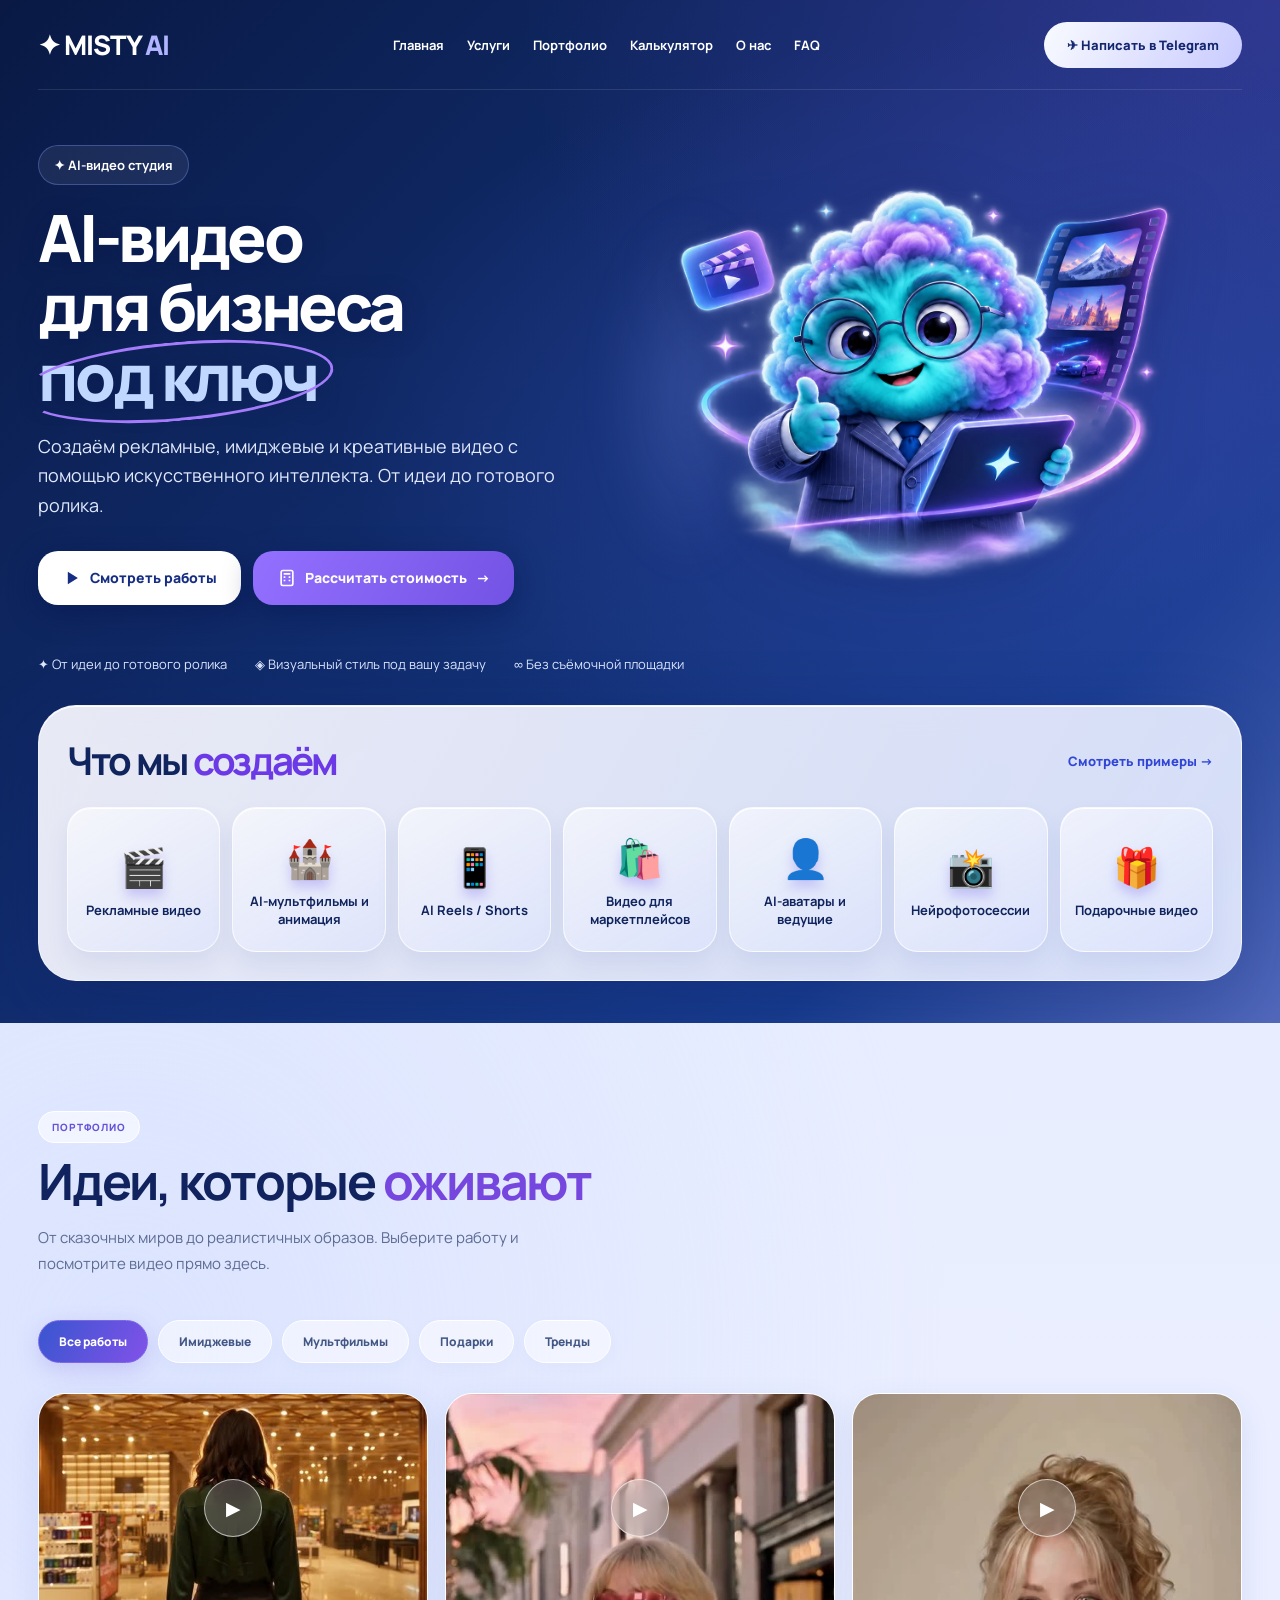
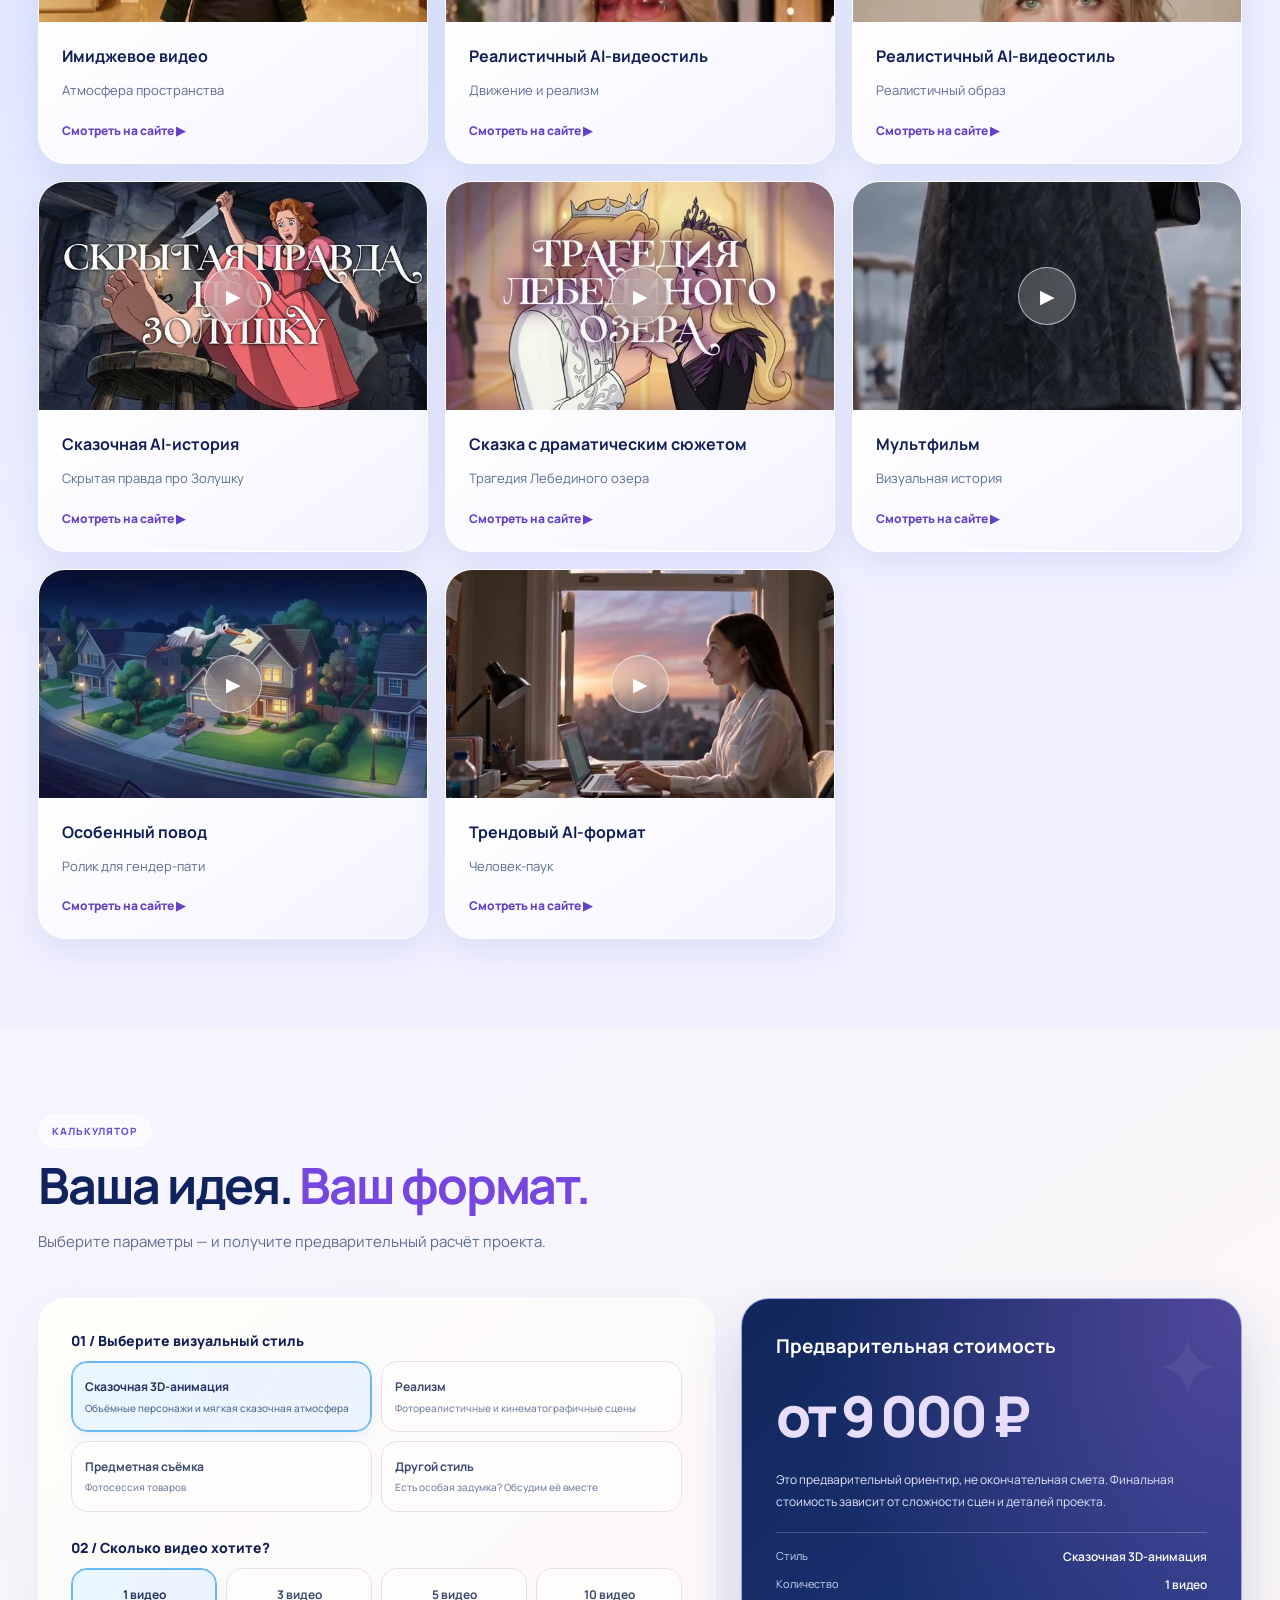
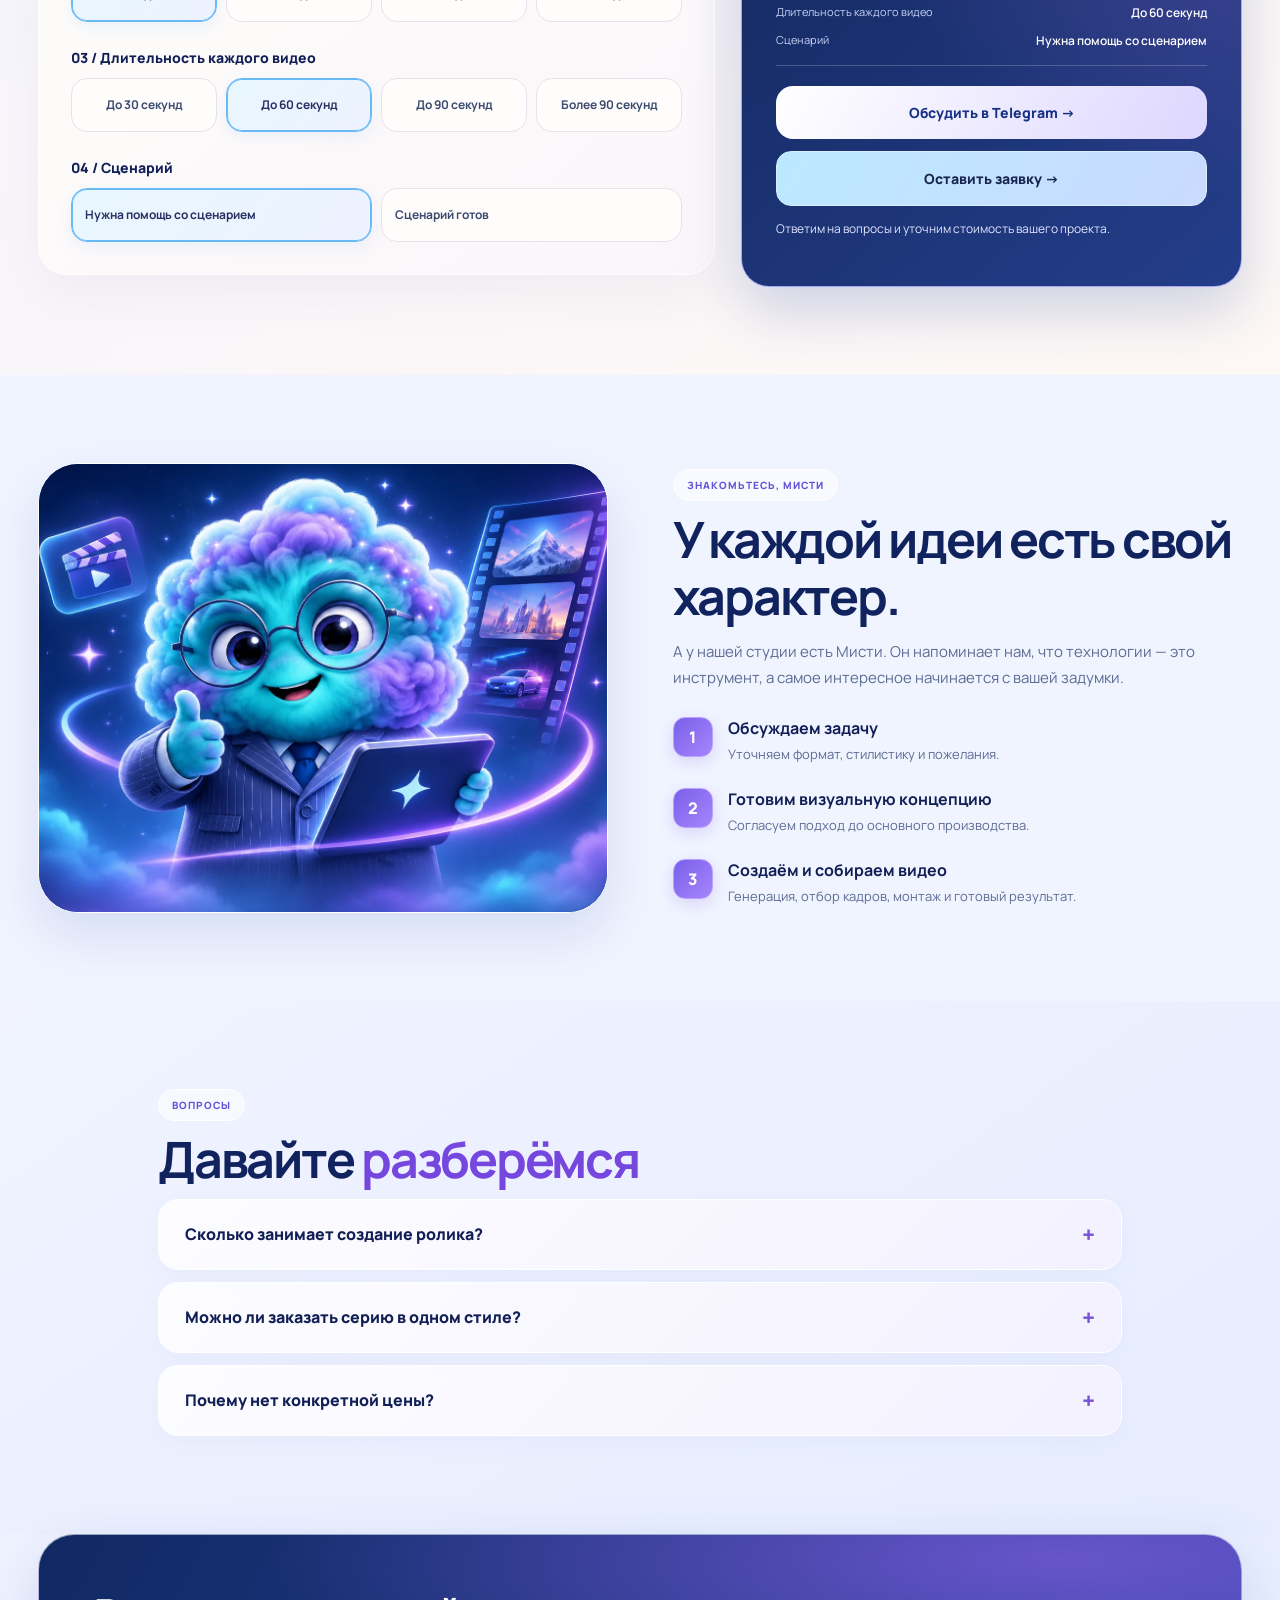
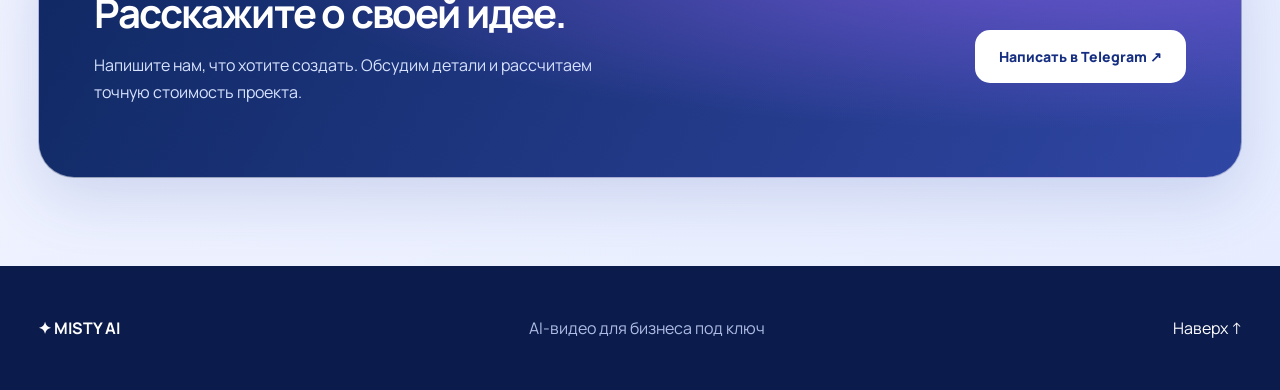
==== commit 9a962684: "Adapt mobile layouts and optimize MISTY artwork for phones" ====
--- a/public/index.html
+++ b/public/index.html
@@ -81,11 +81,11 @@
 .field[hidden]{display:none!important}
 </style><style>
 .portfolio-filters{display:flex;gap:9px;flex-wrap:wrap;margin:0 0 22px}.filter{border:1px solid #cbd8f8;background:#fff;color:#425785;border-radius:99px;padding:10px 16px;font-weight:800;font-size:12px}.filter.active{background:#263fc2;color:#fff;border-color:#263fc2}.work-visual{height:215px;background:#13295e!important}.work-visual:after{display:none}.work-visual iframe{width:100%;height:100%;border:0}.work-visual img{width:100%;height:100%;object-fit:cover}.work-visual .play{position:absolute;inset:0;display:grid;place-items:center;color:#fff;font-size:36px;background:#14234e38}.work-info a{color:#4c46c3;font-size:12px;font-weight:800}.work[hidden]{display:none}.calc-form .field{margin-bottom:26px}.calc-form .field:last-child{margin-bottom:0}.option small{display:block;margin-top:5px;color:#7583a5;font-weight:500;line-height:1.45}.option[aria-pressed=true] small{color:#5c59a1}.result-btn{display:flex}.calc-form .options.four{grid-template-columns:repeat(4,minmax(0,1fr))}.calc-form .options.four .option{text-align:center}.calc-form .options{grid-template-columns:repeat(2,minmax(0,1fr))}@media(max-width:650px){.calc-form .options.four{grid-template-columns:repeat(2,minmax(0,1fr))}.calc-form .options{grid-template-columns:1fr}}
-</style><link rel="stylesheet" href="assets/design.css"/></head><body>
-<header class="hero" id="top"><div class="wrap"><nav class="nav"><a class="logo" href="#top">✦ MISTY<span> AI</span></a><button class="menu-toggle" aria-label="Открыть меню" aria-expanded="false" aria-controls="navigation">☰</button><div class="navlinks" id="navigation"><a href="#top">Главная</a><a href="#services">Услуги</a><a href="#portfolio">Портфолио</a><a href="#calculator">Калькулятор</a><a href="#about">О нас</a><a href="#faq">FAQ</a></div><a class="pill" href="https://t.me/misty_ai_support">✈ Написать в Telegram</a></nav><div class="hero-inner"><div class="hero-copy"><span class="eyebrow">✦ AI-видео студия</span><h1>AI-видео<br/>для бизнеса<br/><em>под ключ</em></h1><p>Создаём рекламные, имиджевые и креативные видео с помощью искусственного интеллекта. От идеи до готового ролика.</p><div class="actions"><a class="btn btn-light" href="#portfolio">▶ Смотреть работы</a><a class="btn btn-purple" href="#calculator">▦ Рассчитать стоимость ↗</a></div></div><div class="hero-showcase"><img alt="Мисти — пушистый бирюзово-сиреневый маскот с очками и планшетом на фоне видеокадров" src="assets/misty-hero-integrated.png"/></div></div><div class="hero-benefits"><span>✦ От идеи до готового ролика</span><span>◈ Визуальный стиль под вашу задачу</span><span>∞ Без съёмочной площадки</span></div><div class="hero-services" id="services"><div class="hero-services-head"><h2>Что мы <span>создаём</span></h2><a href="#portfolio">Смотреть примеры →</a></div><div class="hero-services-grid"><a class="hero-service-item" href="#portfolio"><span class="hero-service-icon">🎬</span><strong>Рекламные видео</strong></a><a class="hero-service-item" href="#portfolio"><span class="hero-service-icon">🏰</span><strong>AI-мультфильмы и анимация</strong></a><a class="hero-service-item" href="#portfolio"><span class="hero-service-icon">📱</span><strong>AI Reels / Shorts</strong></a><a class="hero-service-item" href="#portfolio"><span class="hero-service-icon">🛍️</span><strong>Видео для маркетплейсов</strong></a><a class="hero-service-item" href="#portfolio"><span class="hero-service-icon">👤</span><strong>AI-аватары и ведущие</strong></a><a class="hero-service-item" href="#portfolio"><span class="hero-service-icon">📸</span><strong>Нейрофотосессии</strong></a><a class="hero-service-item" href="#portfolio"><span class="hero-service-icon">🎁</span><strong>Подарочные видео</strong></a></div></div></div></header>
+</style><link rel="stylesheet" href="assets/design.css?v=mobile-1"/><link rel="stylesheet" href="assets/responsive.css?v=mobile-1"></head><body>
+<header class="hero" id="top"><div class="wrap"><nav class="nav"><a class="logo" href="#top">✦ MISTY<span> AI</span></a><button class="menu-toggle" aria-label="Открыть меню" aria-expanded="false" aria-controls="navigation">☰</button><div class="navlinks" id="navigation"><a href="#top">Главная</a><a href="#services">Услуги</a><a href="#portfolio">Портфолио</a><a href="#calculator">Калькулятор</a><a href="#about">О нас</a><a href="#faq">FAQ</a></div><a class="pill" href="https://t.me/misty_ai_support">✈ Написать в Telegram</a></nav><div class="hero-inner"><div class="hero-copy"><span class="eyebrow">✦ AI-видео студия</span><h1>AI-видео<br/>для бизнеса<br/><em>под ключ</em></h1><p>Создаём рекламные, имиджевые и креативные видео с помощью искусственного интеллекта. От идеи до готового ролика.</p><div class="actions"><a class="btn btn-light" href="#portfolio"><svg class="action-icon" aria-hidden="true" viewBox="0 0 24 24"><path d="M7 4.5v15l12-7.5z" fill="currentColor"/></svg><span>Смотреть работы</span></a><a class="btn btn-purple" href="#calculator"><svg class="action-icon" aria-hidden="true" viewBox="0 0 24 24"><rect x="5" y="3" width="14" height="18" rx="2" fill="none" stroke="currentColor" stroke-width="2"/><path d="M8 7h8M8 11h2m4 0h2m-8 4h2m4 0h2" stroke="currentColor" stroke-width="2"/></svg><span>Рассчитать стоимость</span><span class="action-arrow" aria-hidden="true">→</span></a></div></div><div class="hero-showcase"><img fetchpriority="high" decoding="async" alt="Мисти — пушистый бирюзово-сиреневый маскот с очками и планшетом на фоне видеокадров" src="assets/misty-hero-integrated.webp"/></div></div><div class="hero-benefits"><span>✦ От идеи до готового ролика</span><span>◈ Визуальный стиль под вашу задачу</span><span>∞ Без съёмочной площадки</span></div><div class="hero-services" id="services"><div class="hero-services-head"><h2>Что мы <span>создаём</span></h2><a href="#portfolio">Смотреть примеры →</a></div><div class="hero-services-grid"><a class="hero-service-item" href="#portfolio"><span class="hero-service-icon">🎬</span><strong>Рекламные видео</strong></a><a class="hero-service-item" href="#portfolio"><span class="hero-service-icon">🏰</span><strong>AI-мультфильмы и анимация</strong></a><a class="hero-service-item" href="#portfolio"><span class="hero-service-icon">📱</span><strong>AI Reels / Shorts</strong></a><a class="hero-service-item" href="#portfolio"><span class="hero-service-icon">🛍️</span><strong>Видео для маркетплейсов</strong></a><a class="hero-service-item" href="#portfolio"><span class="hero-service-icon">👤</span><strong>AI-аватары и ведущие</strong></a><a class="hero-service-item" href="#portfolio"><span class="hero-service-icon">📸</span><strong>Нейрофотосессии</strong></a><a class="hero-service-item" href="#portfolio"><span class="hero-service-icon">🎁</span><strong>Подарочные видео</strong></a></div></div></div></header>
 <main>
 <section class="section portfolio" id="portfolio"><div class="wrap"><div class="section-head"><div><span class="kicker">Портфолио</span><h2>Идеи, которые <em>оживают</em></h2><p class="section-desc">От сказочных миров до реалистичных образов. Выберите работу и посмотрите видео прямо здесь.</p></div></div><div aria-label="Категории работ" class="portfolio-filters" role="group"><button aria-pressed="true" class="filter active" data-filter="all">Все работы</button><button aria-pressed="false" class="filter" data-filter="image">Имиджевые</button><button aria-pressed="false" class="filter" data-filter="cartoon">Мультфильмы</button><button aria-pressed="false" class="filter" data-filter="gift">Подарки</button><button aria-pressed="false" class="filter" data-filter="trend">Тренды</button></div><div class="works" id="work-list"></div></div></section>
-<section class="section" id="calculator"><div class="wrap"><div class="section-head"><div><span class="kicker">Калькулятор</span><h2>Ваша идея. <em>Ваш формат.</em></h2><p class="section-desc">Выберите параметры — и получите предварительный расчёт проекта.</p></div></div><div class="calc-grid"><div class="calc-form" id="questions"></div><aside class="calc-result"><h3>Предварительная стоимость</h3><div class="price" id="price" role="status" aria-live="polite">от 9 000 ₽</div><p class="small">Это предварительный ориентир, не окончательная смета. Финальная стоимость зависит от сложности сцен и деталей проекта.</p><div class="summary" id="summary"></div><a class="btn result-btn" href="https://t.me/misty_ai_support" id="discuss" rel="noopener noreferrer" target="_blank">Обсудить в Telegram ↗</a><button type="button" class="btn request-btn" id="request-open" aria-expanded="false" aria-controls="application">Оставить заявку →</button><p class="small">Ответим на вопросы и уточним стоимость вашего проекта.</p></aside></div></div></section>
+<section class="section" id="calculator"><div class="wrap"><div class="section-head"><div><span class="kicker">Калькулятор</span><h2>Ваша идея. <em>Ваш формат.</em></h2><p class="section-desc">Выберите параметры — и получите предварительный расчёт проекта.</p></div></div><div class="calc-grid"><div class="calc-form" id="questions"></div><aside class="calc-result"><h3>Предварительная стоимость</h3><div class="price" id="price" role="status" aria-live="polite">от 9 000 ₽</div><p class="small">Это предварительный ориентир, не окончательная смета. Финальная стоимость зависит от сложности сцен и деталей проекта.</p><div class="summary" id="summary"></div><a class="btn result-btn" href="https://t.me/misty_ai_support" id="discuss" rel="noopener noreferrer" target="_blank">Обсудить в Telegram →</a><button type="button" class="btn request-btn" id="request-open" aria-expanded="false" aria-controls="application">Оставить заявку →</button><p class="small">Ответим на вопросы и уточним стоимость вашего проекта.</p></aside></div></div></section>
 <section class="section" id="application" hidden><div class="wrap"><div class="application-panel"><span class="kicker">Давайте создадим что-то особенное</span><h2>Оставить <em>заявку</em></h2><p class="section-desc">Выберите удобный способ связи и расскажите о проекте. Параметры расчёта добавятся к заявке автоматически.</p><form id="lead-form"><div class="lead-grid">
 <label>Имя <span aria-hidden="true">*</span><input name="name" autocomplete="name" maxlength="100" required></label>
 <label>Предпочтительный способ связи <span aria-hidden="true">*</span><select name="preferredContact" required><option value="">Выберите способ</option><option value="Звонок">Звонок</option><option value="WhatsApp">WhatsApp</option><option value="Telegram">Telegram</option><option value="E-mail">E-mail</option></select></label>
@@ -97,7 +97,7 @@
 </div><label>Короткое описание задачи / материалов<textarea name="comment" rows="4" maxlength="4000" placeholder="Что хотите показать? Какие материалы уже есть?"></textarea></label>
 <label class="honeypot" aria-hidden="true">Website<input name="website" tabindex="-1" autocomplete="off"></label>
 <label class="consent"><input name="consent" type="checkbox" required><span>Согласен(на) на обработку персональных данных в соответствии с <a id="privacy-link" href="PRIVACY_POLICY_URL">политикой конфиденциальности</a>.</span></label>
-<p class="order-preview" id="lead-order"></p><button type="submit" class="btn btn-purple">Отправить заявку →</button><p id="lead-status" role="status" aria-live="polite"></p></form></div></div></section><section class="section" id="about" style="background:#f0f4ff"><div class="wrap about"><div class="about-art"><img alt="Маскот Мисти" src="assets/misty-hero-clean.png"/></div><div><span class="kicker">Знакомьтесь, Мисти</span><h2>У каждой идеи есть свой характер.</h2><p class="section-desc">А у нашей студии есть Мисти. Он напоминает нам, что технологии — это инструмент, а самое интересное начинается с вашей задумки.</p><div class="steps"><div class="step"><span class="num">1</span><div><strong>Обсуждаем задачу</strong><p>Уточняем формат, стилистику и пожелания.</p></div></div><div class="step"><span class="num">2</span><div><strong>Готовим визуальную концепцию</strong><p>Согласуем подход до основного производства.</p></div></div><div class="step"><span class="num">3</span><div><strong>Создаём и собираем видео</strong><p>Генерация, отбор кадров, монтаж и готовый результат.</p></div></div></div></div></div></section>
+<p class="order-preview" id="lead-order"></p><button type="submit" class="btn btn-purple">Отправить заявку →</button><p id="lead-status" role="status" aria-live="polite"></p></form></div></div></section><section class="section" id="about" style="background:#f0f4ff"><div class="wrap about"><div class="about-art"><img loading="lazy" decoding="async" alt="Маскот Мисти" src="assets/misty-hero-clean.webp"/></div><div><span class="kicker">Знакомьтесь, Мисти</span><h2>У каждой идеи есть свой характер.</h2><p class="section-desc">А у нашей студии есть Мисти. Он напоминает нам, что технологии — это инструмент, а самое интересное начинается с вашей задумки.</p><div class="steps"><div class="step"><span class="num">1</span><div><strong>Обсуждаем задачу</strong><p>Уточняем формат, стилистику и пожелания.</p></div></div><div class="step"><span class="num">2</span><div><strong>Готовим визуальную концепцию</strong><p>Согласуем подход до основного производства.</p></div></div><div class="step"><span class="num">3</span><div><strong>Создаём и собираем видео</strong><p>Генерация, отбор кадров, монтаж и готовый результат.</p></div></div></div></div></div></section>
 <section class="section faq" id="faq"><div class="wrap"><span class="kicker">Вопросы</span><h2>Давайте <em>разберёмся</em></h2><details><summary>Сколько занимает создание ролика?</summary><p>Срок зависит от длительности, сложности сцен, количества согласований и дополнительных материалов. Точные сроки определим после обсуждения задачи.</p></details><details><summary>Можно ли заказать серию в одном стиле?</summary><p>Да, можно заранее разработать общий визуальный подход, чтобы выпуски серии выглядели цельно.</p></details><details><summary>Почему нет конкретной цены?</summary><p>Стоимость зависит от сложности видео: выбранного стиля, количества сцен и персонажей, детализации, длительности и объёма монтажных работ. Именно поэтому у каждого проекта своя точная смета — калькулятор выше показывает лишь ориентир, а цену называем после обсуждения задачи.</p></details></div></section>
 <section class="section" id="contact" style="padding-top:0"><div class="wrap"><div class="cta"><div><h2>Расскажите о своей идее.</h2><p>Напишите нам, что хотите создать. Обсудим детали и рассчитаем точную стоимость проекта.</p></div><a class="btn btn-light" href="https://t.me/misty_ai_support" rel="noopener noreferrer" target="_blank">Написать в Telegram ↗</a></div></div></section></main><footer class="footer"><div class="wrap"><strong style="color:#fff">✦ MISTY AI</strong><p>AI-видео для бизнеса под ключ</p><a href="#top">Наверх ↑</a></div></footer>
 <div aria-label="Просмотр работы MISTY AI" aria-modal="true" class="misty-video-modal" hidden="" id="misty-video-modal" role="dialog">
@@ -105,4 +105,4 @@
 <div class="misty-video-bar"><strong>Смотрим работу MISTY AI</strong><button aria-label="Закрыть видео" id="misty-video-close" type="button">✕</button></div>
 <div class="misty-video-ratio"><video controls playsinline preload="none" id="misty-video-frame" aria-label="Видео MISTY AI">Ваш браузер не поддерживает видео.</video></div>
 <div class="misty-video-footer"><a href="#" id="misty-video-external" download>Скачать видео ↓</a></div>
-</div></div><script src="assets/config.js"></script><script src="assets/pricing.js"></script><script src="assets/calculator.js"></script><script src="assets/site.js"></script></body></html>
+</div></div><script src="assets/config.js"></script><script src="assets/pricing.js"></script><script src="assets/calculator.js?v=mobile-1"></script><script src="assets/site.js"></script></body></html>
--- a/public/assets/responsive.css
+++ b/public/assets/responsive.css
@@ -0,0 +1,108 @@
+/* Responsive compositions: keep the desktop visual language on smaller screens. */
+@media (min-width:601px) and (max-width:1000px){
+ .hero-inner{grid-template-columns:minmax(0,1fr) minmax(0,1fr);min-height:440px;gap:16px}
+ .hero-copy{padding:32px 0}.hero h1{font-size:clamp(42px,6.2vw,60px)}
+ .hero-copy>p{font-size:15px;line-height:1.7}
+ .hero-showcase{width:100%;height:auto;margin:0;max-width:none;align-self:center}
+ .actions .btn{font-size:12px;padding:15px 17px}
+ .hero-benefits{display:grid;grid-template-columns:repeat(3,minmax(0,1fr));gap:16px;margin:0 0 26px}
+ .hero-services-grid{grid-template-columns:repeat(4,minmax(0,1fr))}
+ .hero-service-item{min-height:130px}.hero-service-item:last-child{grid-column:auto;flex-direction:column}
+ .section{padding:70px 0}.section h2{font-size:42px}
+ .calc-grid{grid-template-columns:minmax(0,1.05fr) minmax(0,.95fr);gap:18px;align-items:start}
+ .calc-form,.calc-result{padding:24px}.calc-result{position:sticky;top:20px}
+ .calc-form .options.four{grid-template-columns:repeat(2,minmax(0,1fr))}
+ .calc-form .options{grid-template-columns:repeat(2,minmax(0,1fr))}
+ .about{gap:30px}.about-art{height:auto;aspect-ratio:3/2}
+ .about-art img{object-fit:contain;transform:none}
+}
+@media (max-width:600px){
+ .wrap{padding-inline:18px}.hero{padding-bottom:26px}
+ .nav{display:grid;grid-template-columns:minmax(0,1fr) auto auto;gap:10px;min-height:72px;padding-block:12px}
+ .nav .logo{grid-column:1;grid-row:1;font-size:22px;white-space:nowrap;letter-spacing:-1px}
+ .nav .pill{grid-column:2;grid-row:1;padding:11px 13px;border-radius:14px;font-size:0;line-height:1.4}
+ .nav .pill:after{content:'Telegram';font-size:11px}
+ .menu-toggle{grid-column:3;grid-row:1;display:grid;place-items:center;margin:0;padding:0;width:42px;height:42px;min-height:42px;border-radius:13px;font-size:22px}
+ .navlinks{grid-column:1/-1;grid-row:2}
+ .navlinks.is-open{display:grid;grid-template-columns:repeat(3,minmax(0,1fr));gap:3px 8px;padding:12px 0 4px;flex-basis:auto}
+ .navlinks a{display:flex;align-items:center;justify-content:center;min-height:44px;padding:8px 4px;background:#ffffff0c;border-radius:10px;font-size:11px}
+ .hero-inner{display:grid;grid-template-columns:minmax(0,1.1fr) minmax(0,1fr);gap:0;min-height:0;padding-top:24px;align-items:center}
+ .hero-copy{display:contents}
+ .hero-copy .eyebrow{grid-column:1/-1;grid-row:1;justify-self:start;font-size:10px;padding:7px 11px;margin-bottom:17px;gap:6px}
+ .hero h1{grid-column:1;grid-row:2;font-size:clamp(25px,7.9vw,43px);line-height:1.14;letter-spacing:-.055em;margin:0;position:relative;z-index:2}
+ .hero h1 em:after{inset:0 -8px -5px;border-width:2px}
+ .hero-showcase{grid-column:2;grid-row:2;width:128%;max-width:none;height:auto;min-height:0;aspect-ratio:3/2;margin:0 0 0 -18%;align-self:center;justify-self:start;pointer-events:none}
+ .hero-showcase img{display:block;width:100%;height:100%;object-fit:contain;object-position:center;transform:none;mask-image:none;-webkit-mask-image:none;clip-path:none;border-radius:0}
+ .hero-copy>p{grid-column:1/-1;grid-row:3;max-width:none;margin:18px 0 0;font-size:14px;line-height:1.65;color:#dce7ff}
+ .actions{grid-column:1/-1;grid-row:4;display:grid;grid-template-columns:minmax(0,1fr) minmax(0,1fr);gap:10px;margin-top:21px}
+ .hero .actions .btn{width:100%;min-height:52px;max-width:100%;padding:12px 10px;font-size:11px;line-height:1.4;border-radius:16px;text-align:center;box-shadow:0 7px 24px #07143e35}
+ .hero-benefits{display:grid;grid-template-columns:repeat(3,minmax(0,1fr));gap:8px;margin:21px 0 24px;font-size:10px;line-height:1.55}
+ .hero-benefits>span{display:block;min-width:0;background:#ffffff08;border:1px solid #ffffff16;border-radius:13px;padding:9px 8px;color:#dce6ff}
+ .hero-services{padding:20px 16px 16px;border-radius:27px;overflow:hidden;box-shadow:0 15px 42px #071b4430}
+ .hero-services-head{gap:12px;align-items:center;margin-bottom:15px}
+ .hero-services-head h2{font-size:clamp(21px,6vw,29px);line-height:1.1;letter-spacing:-.055em;min-width:0}
+ .hero-services-head a{flex:0 0 75px;max-width:75px;text-align:right;font-size:10px;line-height:1.45}
+ .hero-services-grid{display:grid;grid-auto-flow:column;grid-auto-columns:112px;grid-template-columns:none;gap:10px;overflow-x:auto;overscroll-behavior-inline:contain;scroll-snap-type:x mandatory;scroll-padding-inline:1px;padding:1px 1px 13px;scrollbar-width:thin;scrollbar-color:#b7afe9 transparent}
+ .hero-service-item,.hero-service-item:last-child{grid-column:auto;display:flex;flex-direction:column;justify-content:center;min-height:121px;border-radius:19px;padding:12px 8px;gap:8px;scroll-snap-align:start}
+ .hero-service-icon{font-size:31px}.hero-service-item strong{font-size:10px;line-height:1.4}
+ .section{padding:52px 0}.section h2{font-size:32px;line-height:1.13;letter-spacing:-.045em;margin-top:12px}
+ .section-head{margin-bottom:22px;gap:14px}.section-desc{font-size:13px;line-height:1.75}
+ .kicker{font-size:9px;letter-spacing:.1em;padding:7px 10px}
+ .portfolio-filters{flex-wrap:nowrap;gap:8px;overflow-x:auto;margin:0 0 19px;padding:2px 1px 10px;scrollbar-width:thin;scrollbar-color:#b7afe9 transparent}
+ .filter{flex:0 0 auto;min-height:44px;padding:10px 15px;font-size:11px;white-space:nowrap}
+ .works{grid-template-columns:repeat(2,minmax(0,1fr));gap:12px}
+ .work{border-radius:20px;min-width:0;box-shadow:0 9px 24px #25478912}
+ .work-visual{height:auto;aspect-ratio:4/3}.work-visual .play{width:43px;height:43px;font-size:14px}
+ .work-info{padding:14px 12px 8px}.work-info strong{font-size:12px;line-height:1.45;display:block}
+ .work-info p{font-size:11px;line-height:1.55;margin:7px 0 0}
+ .video-text{min-height:44px;width:100%;font-size:10px;line-height:1.4;text-align:left;margin-top:2px;padding-block:10px}
+ .calc-grid{grid-template-columns:minmax(0,1fr);gap:17px}
+ .calc-form,.calc-result{padding:22px 17px;border-radius:24px;min-width:0}
+ .calc-result{position:relative;top:auto;box-shadow:0 16px 40px #203d9226}
+ #calculator .field{margin-bottom:23px}.field-label{font-size:12px;line-height:1.5;margin-bottom:10px}
+ #calculator .options,#calculator .options.four{grid-template-columns:repeat(2,minmax(0,1fr));gap:8px}
+ #calculator [data-question=qty] .options{grid-template-columns:repeat(4,minmax(0,1fr));gap:6px}
+ #calculator .option{font-size:11px;line-height:1.5;padding:12px 10px;min-height:51px;border-radius:14px;overflow-wrap:break-word}
+ #calculator [data-question=style] .option{min-height:101px}
+ #calculator [data-question=qty] .option{font-size:10px;padding:11px 4px;text-align:center;min-height:49px}
+ #calculator .option small{font-size:10px;line-height:1.5;margin-top:5px}
+ #calculator .calc-result h3{font-size:18px;margin-bottom:16px}
+ #calculator .price{font-size:44px;letter-spacing:-.055em;line-height:1.1;margin:12px 0 20px}
+ #calculator .small{font-size:11px;line-height:1.8}
+ #calculator .summary{padding:17px 0;margin:19px 0}
+ #calculator .summary>div{gap:14px;margin-bottom:12px}
+ #calculator .summary span{font-size:11px;max-width:45%;line-height:1.55}
+ #calculator .summary strong{font-size:11px;max-width:55%;line-height:1.55}
+ #calculator .result-btn,#calculator .request-btn{min-height:51px;font-size:13px;border-radius:15px}
+ .application-panel{padding:26px 19px;border-radius:26px}
+ #lead-form .lead-grid{grid-template-columns:1fr;gap:0}
+ #lead-form label{font-size:12px;margin-bottom:19px}
+ #lead-form input:not([type=checkbox]),#lead-form textarea,#application select,#application input[type=date]{font-size:16px;padding:13px;border-radius:12px;min-height:48px}
+ #lead-form .consent{font-size:11px;gap:10px;line-height:1.75}
+ #lead-form [type=submit]{width:100%;min-height:51px;font-size:13px;border-radius:15px}
+ #lead-status{font-size:12px}.order-preview{padding:14px;font-size:11px;line-height:1.8}
+ .about{gap:26px}.about-art{height:auto;aspect-ratio:3/2;border-radius:25px}
+ .about-art img{object-fit:contain;transform:none}
+ .steps{gap:20px}.num{width:34px;height:34px;flex-basis:34px;font-size:13px}
+ .step strong{font-size:13px}.step p{font-size:12px;line-height:1.7}
+ .faq details{padding:19px 17px;border-radius:18px}.faq summary{font-size:13px;line-height:1.5;min-height:24px;align-items:center;gap:15px}
+ .faq p{font-size:12px;line-height:1.8}
+ .cta{padding:29px 23px;border-radius:26px;display:block}.cta h2{font-size:30px;line-height:1.15;color:white}
+ .cta p{font-size:13px;line-height:1.75}.cta .btn{display:flex;width:100%;min-height:50px;font-size:13px;margin-top:22px}
+ .footer{padding:28px 0}.footer .wrap{display:flex;gap:12px;justify-content:space-between;align-items:center}
+ .footer p{font-size:11px;line-height:1.6}.footer a{min-height:44px;display:flex;align-items:center;font-size:12px}
+ .misty-video-modal{padding:12px}.misty-video-bar strong{font-size:12px;line-height:1.5}.misty-video-box{border-radius:18px}
+}
+@media (max-width:359px){
+ .wrap{padding-inline:16px}.nav{gap:7px}.nav .logo{font-size:19px}.nav .pill{padding:10px 11px}.nav .pill:after{font-size:10px}.menu-toggle{width:39px;height:39px;min-height:39px}
+ .hero-copy>p{font-size:13px}.hero .actions .btn{font-size:10px;padding-inline:7px}
+ .hero-benefits{font-size:9px;gap:6px}.hero-benefits>span{padding:8px 6px}
+ .hero-services{padding-inline:14px}.section h2{font-size:29px}
+ .calc-form,.calc-result{padding-inline:15px}
+ #calculator .option{padding:11px 8px;font-size:10px}#calculator .option small{font-size:9px}
+ .work-info{padding-inline:10px}.work-info strong{font-size:11px}
+}
+
+.action-icon{width:20px;height:20px;flex:0 0 20px}.actions .btn{gap:8px}.action-arrow{margin-left:1px}
+@media(max-width:600px){.action-icon{width:15px;height:15px;flex-basis:15px}.hero .actions .btn{gap:6px}.action-arrow{display:none}.hero .actions .btn>span:not(.action-arrow){min-width:0}}
+@media(max-width:600px){.hero-service-item strong{font-size:11px}.video-text{font-size:11px}}
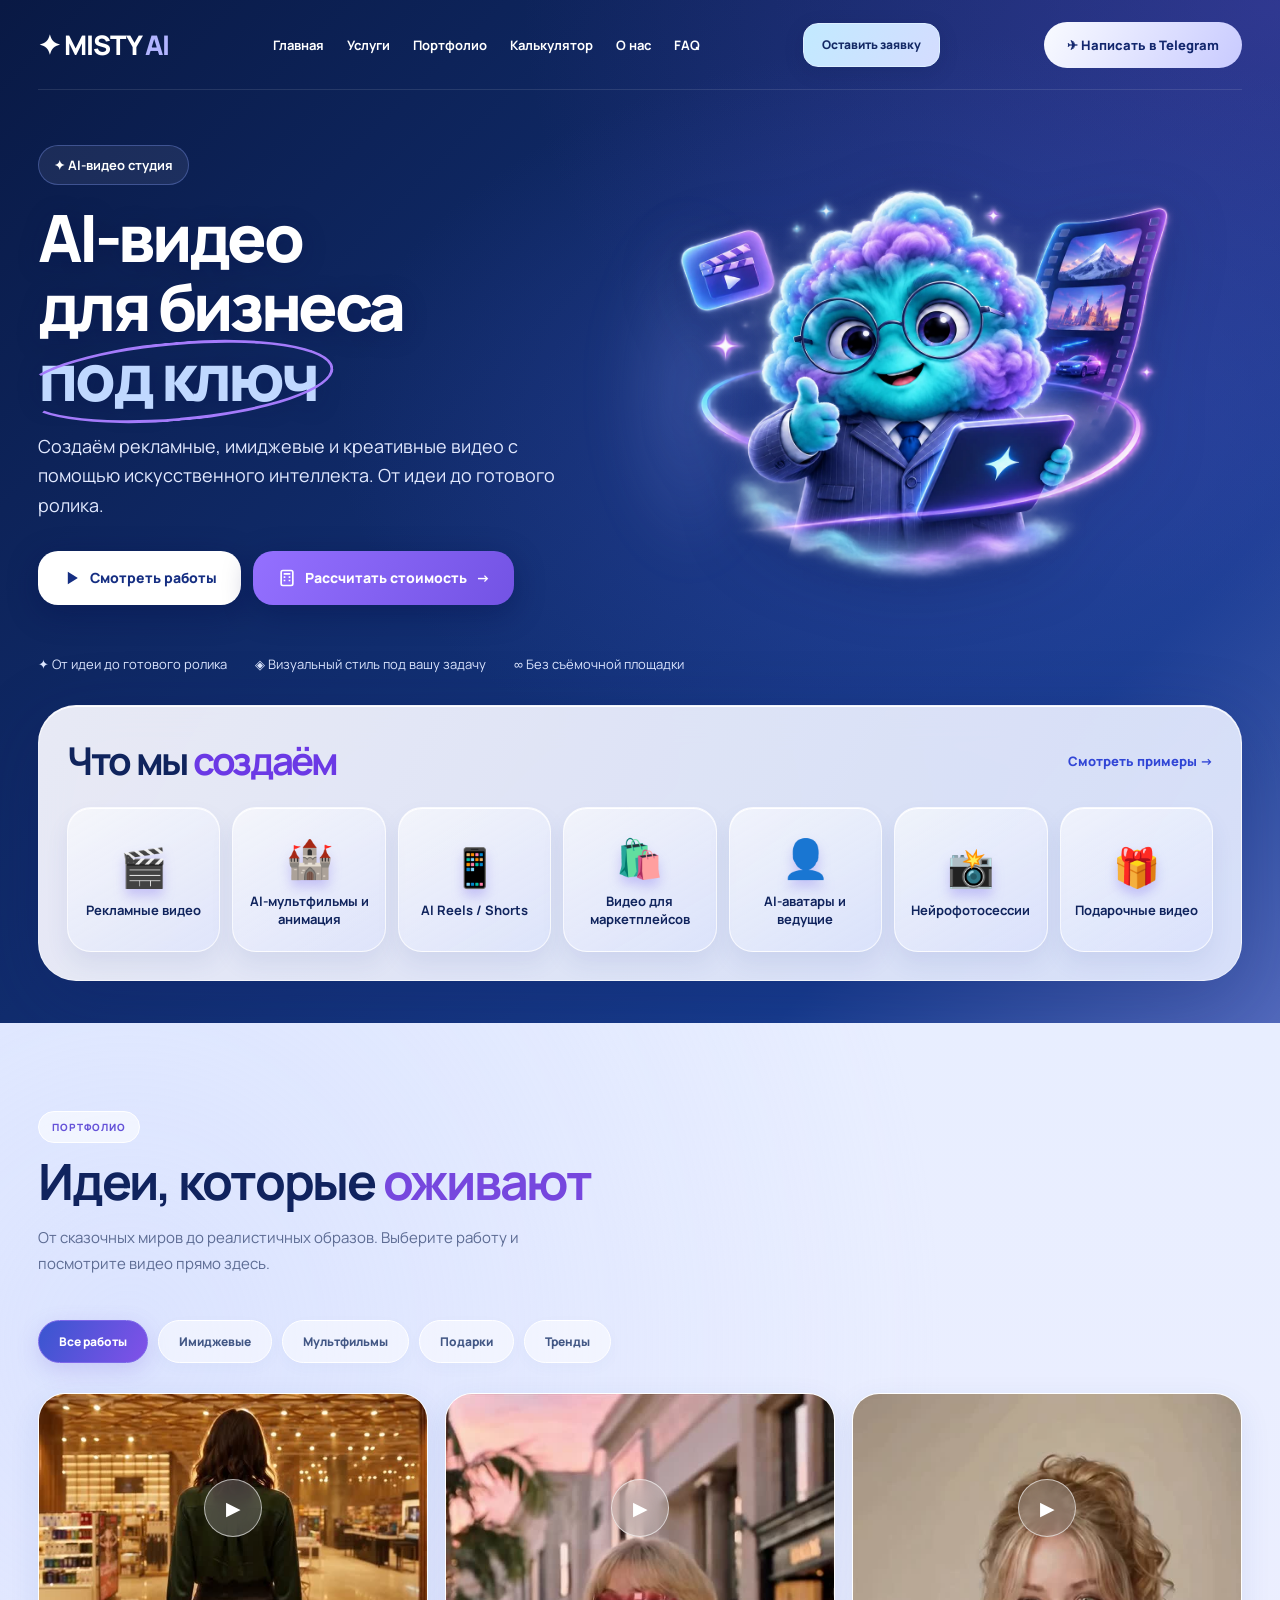
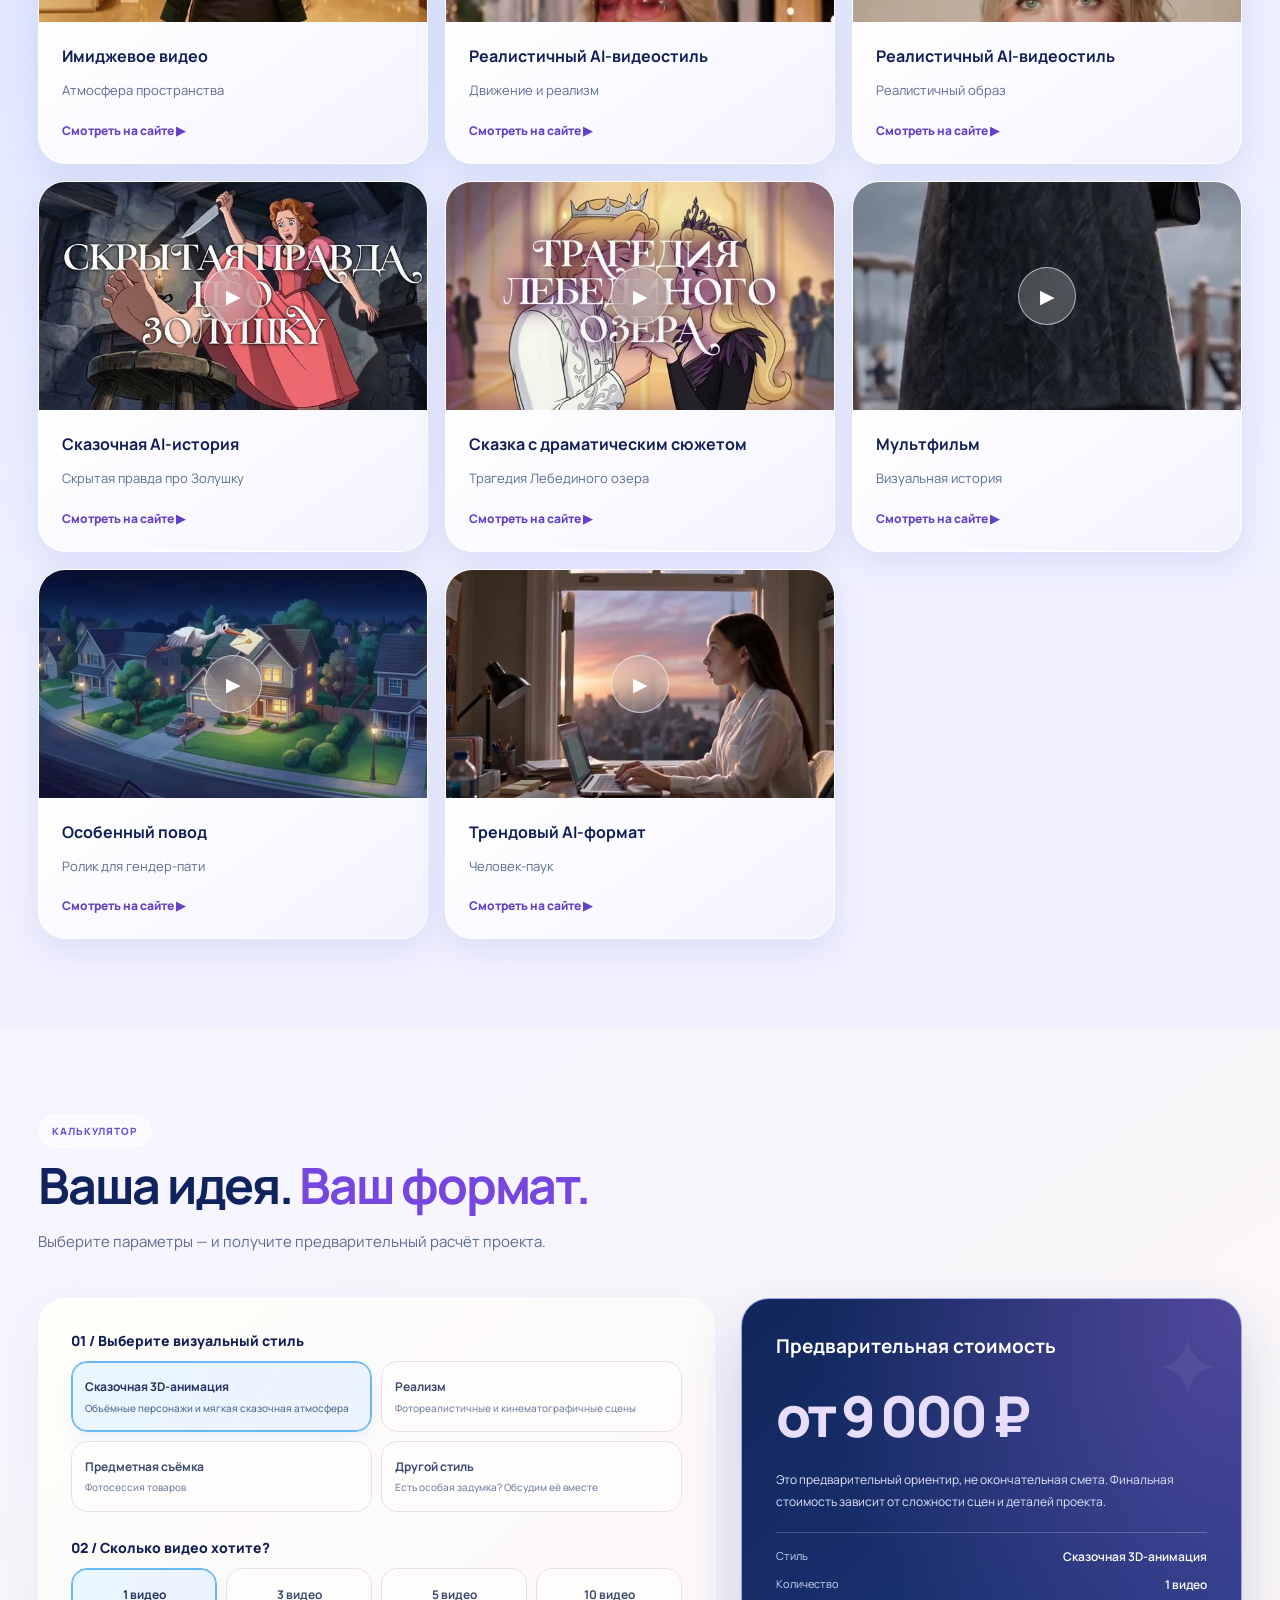
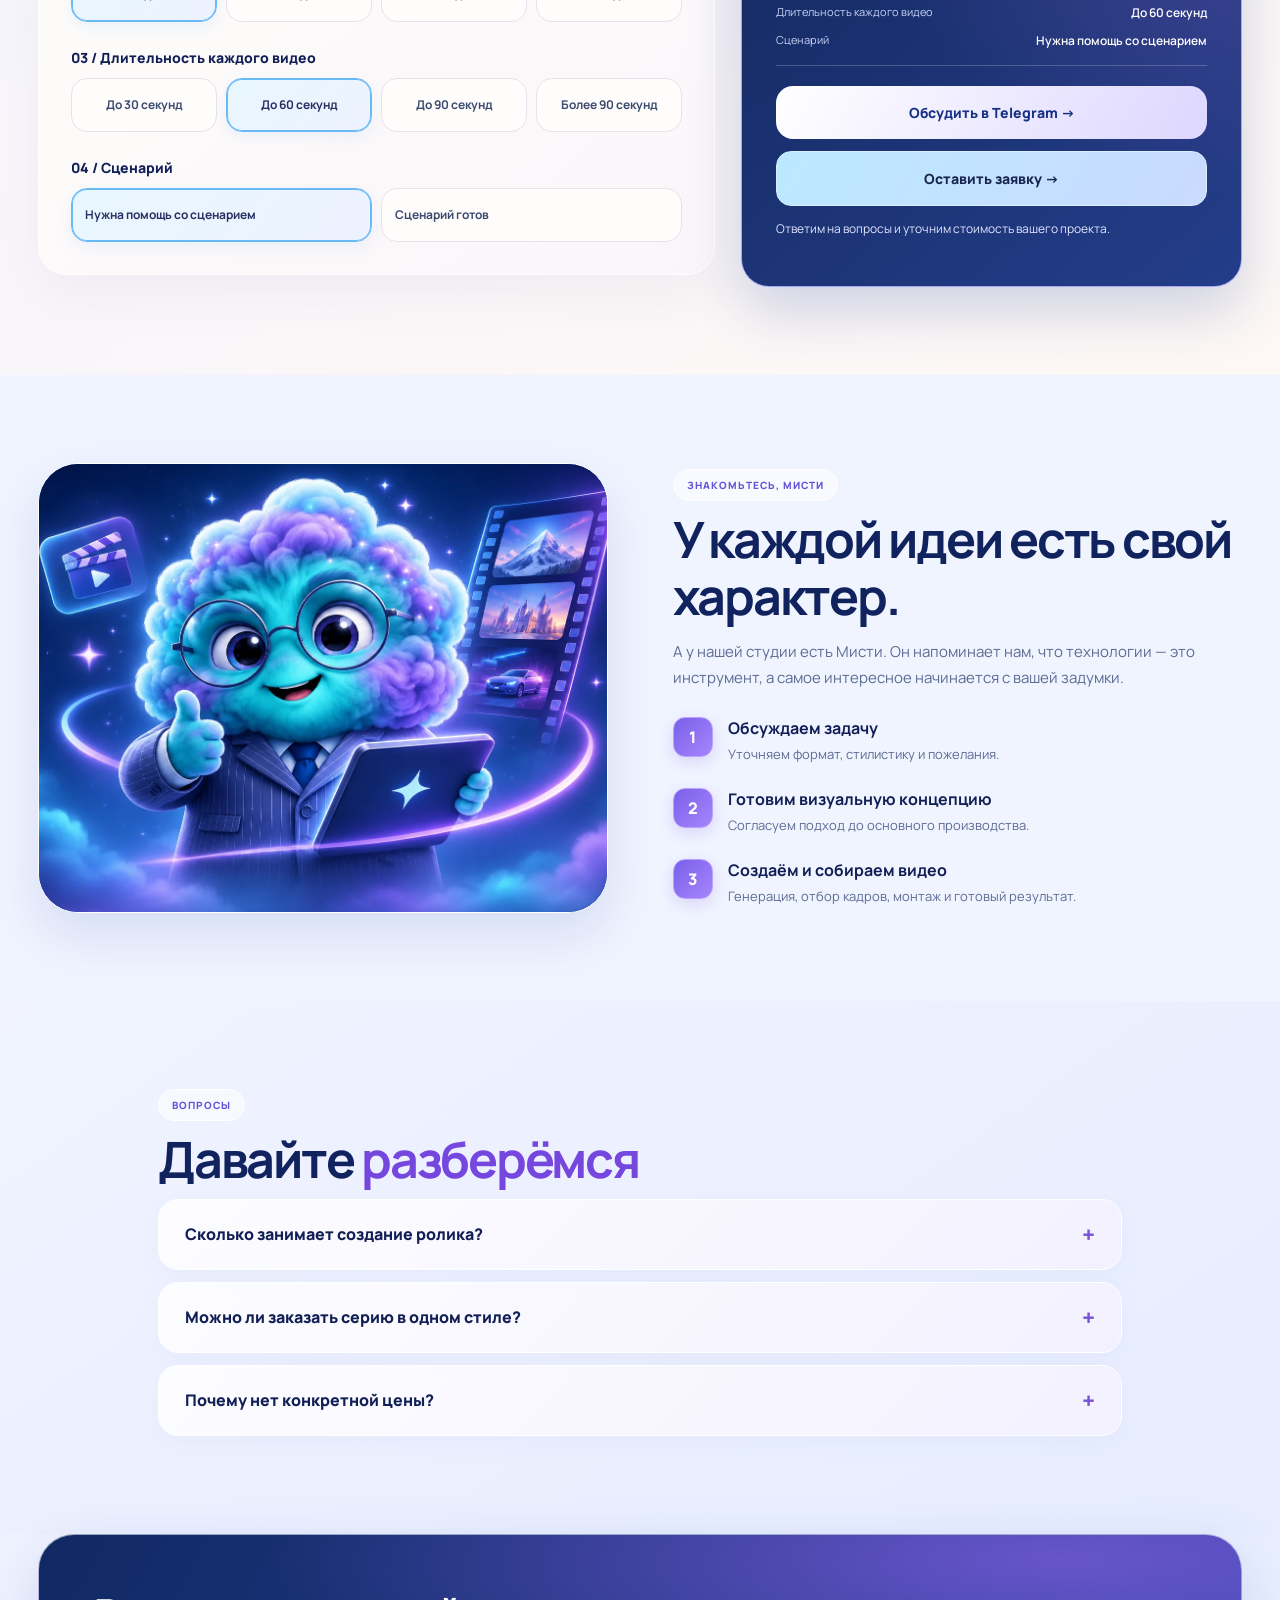
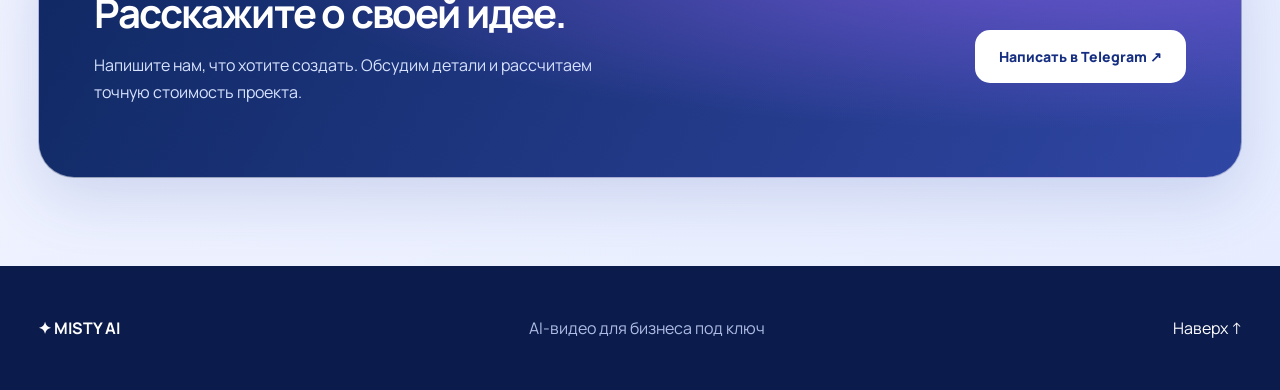
==== commit df3214b8: "Make request form concise with clear required contacts and header CTA" ====
--- a/public/index.html
+++ b/public/index.html
@@ -81,23 +81,21 @@
 .field[hidden]{display:none!important}
 </style><style>
 .portfolio-filters{display:flex;gap:9px;flex-wrap:wrap;margin:0 0 22px}.filter{border:1px solid #cbd8f8;background:#fff;color:#425785;border-radius:99px;padding:10px 16px;font-weight:800;font-size:12px}.filter.active{background:#263fc2;color:#fff;border-color:#263fc2}.work-visual{height:215px;background:#13295e!important}.work-visual:after{display:none}.work-visual iframe{width:100%;height:100%;border:0}.work-visual img{width:100%;height:100%;object-fit:cover}.work-visual .play{position:absolute;inset:0;display:grid;place-items:center;color:#fff;font-size:36px;background:#14234e38}.work-info a{color:#4c46c3;font-size:12px;font-weight:800}.work[hidden]{display:none}.calc-form .field{margin-bottom:26px}.calc-form .field:last-child{margin-bottom:0}.option small{display:block;margin-top:5px;color:#7583a5;font-weight:500;line-height:1.45}.option[aria-pressed=true] small{color:#5c59a1}.result-btn{display:flex}.calc-form .options.four{grid-template-columns:repeat(4,minmax(0,1fr))}.calc-form .options.four .option{text-align:center}.calc-form .options{grid-template-columns:repeat(2,minmax(0,1fr))}@media(max-width:650px){.calc-form .options.four{grid-template-columns:repeat(2,minmax(0,1fr))}.calc-form .options{grid-template-columns:1fr}}
-</style><link rel="stylesheet" href="assets/design.css?v=mobile-1"/><link rel="stylesheet" href="assets/responsive.css?v=mobile-1"></head><body>
-<header class="hero" id="top"><div class="wrap"><nav class="nav"><a class="logo" href="#top">✦ MISTY<span> AI</span></a><button class="menu-toggle" aria-label="Открыть меню" aria-expanded="false" aria-controls="navigation">☰</button><div class="navlinks" id="navigation"><a href="#top">Главная</a><a href="#services">Услуги</a><a href="#portfolio">Портфолио</a><a href="#calculator">Калькулятор</a><a href="#about">О нас</a><a href="#faq">FAQ</a></div><a class="pill" href="https://t.me/misty_ai_support">✈ Написать в Telegram</a></nav><div class="hero-inner"><div class="hero-copy"><span class="eyebrow">✦ AI-видео студия</span><h1>AI-видео<br/>для бизнеса<br/><em>под ключ</em></h1><p>Создаём рекламные, имиджевые и креативные видео с помощью искусственного интеллекта. От идеи до готового ролика.</p><div class="actions"><a class="btn btn-light" href="#portfolio"><svg class="action-icon" aria-hidden="true" viewBox="0 0 24 24"><path d="M7 4.5v15l12-7.5z" fill="currentColor"/></svg><span>Смотреть работы</span></a><a class="btn btn-purple" href="#calculator"><svg class="action-icon" aria-hidden="true" viewBox="0 0 24 24"><rect x="5" y="3" width="14" height="18" rx="2" fill="none" stroke="currentColor" stroke-width="2"/><path d="M8 7h8M8 11h2m4 0h2m-8 4h2m4 0h2" stroke="currentColor" stroke-width="2"/></svg><span>Рассчитать стоимость</span><span class="action-arrow" aria-hidden="true">→</span></a></div></div><div class="hero-showcase"><img fetchpriority="high" decoding="async" alt="Мисти — пушистый бирюзово-сиреневый маскот с очками и планшетом на фоне видеокадров" src="assets/misty-hero-integrated.webp"/></div></div><div class="hero-benefits"><span>✦ От идеи до готового ролика</span><span>◈ Визуальный стиль под вашу задачу</span><span>∞ Без съёмочной площадки</span></div><div class="hero-services" id="services"><div class="hero-services-head"><h2>Что мы <span>создаём</span></h2><a href="#portfolio">Смотреть примеры →</a></div><div class="hero-services-grid"><a class="hero-service-item" href="#portfolio"><span class="hero-service-icon">🎬</span><strong>Рекламные видео</strong></a><a class="hero-service-item" href="#portfolio"><span class="hero-service-icon">🏰</span><strong>AI-мультфильмы и анимация</strong></a><a class="hero-service-item" href="#portfolio"><span class="hero-service-icon">📱</span><strong>AI Reels / Shorts</strong></a><a class="hero-service-item" href="#portfolio"><span class="hero-service-icon">🛍️</span><strong>Видео для маркетплейсов</strong></a><a class="hero-service-item" href="#portfolio"><span class="hero-service-icon">👤</span><strong>AI-аватары и ведущие</strong></a><a class="hero-service-item" href="#portfolio"><span class="hero-service-icon">📸</span><strong>Нейрофотосессии</strong></a><a class="hero-service-item" href="#portfolio"><span class="hero-service-icon">🎁</span><strong>Подарочные видео</strong></a></div></div></div></header>
+</style><link rel="stylesheet" href="assets/design.css?v=mobile-1"/><link rel="stylesheet" href="assets/responsive.css?v=short-form-1"></head><body>
+<header class="hero" id="top"><div class="wrap"><nav class="nav"><a class="logo" href="#top">✦ MISTY<span> AI</span></a><button class="menu-toggle" aria-label="Открыть меню" aria-expanded="false" aria-controls="navigation">☰</button><div class="navlinks" id="navigation"><a href="#top">Главная</a><a href="#services">Услуги</a><a href="#portfolio">Портфолио</a><a href="#calculator">Калькулятор</a><a href="#about">О нас</a><a href="#faq">FAQ</a></div><a class="nav-request" href="#application" data-request-open aria-controls="application" aria-expanded="false">Оставить заявку</a><a class="pill" href="https://t.me/misty_ai_support">✈ Написать в Telegram</a></nav><div class="hero-inner"><div class="hero-copy"><span class="eyebrow">✦ AI-видео студия</span><h1>AI-видео<br/>для бизнеса<br/><em>под ключ</em></h1><p>Создаём рекламные, имиджевые и креативные видео с помощью искусственного интеллекта. От идеи до готового ролика.</p><div class="actions"><a class="btn btn-light" href="#portfolio"><svg class="action-icon" aria-hidden="true" viewBox="0 0 24 24"><path d="M7 4.5v15l12-7.5z" fill="currentColor"/></svg><span>Смотреть работы</span></a><a class="btn btn-purple" href="#calculator"><svg class="action-icon" aria-hidden="true" viewBox="0 0 24 24"><rect x="5" y="3" width="14" height="18" rx="2" fill="none" stroke="currentColor" stroke-width="2"/><path d="M8 7h8M8 11h2m4 0h2m-8 4h2m4 0h2" stroke="currentColor" stroke-width="2"/></svg><span>Рассчитать стоимость</span><span class="action-arrow" aria-hidden="true">→</span></a></div></div><div class="hero-showcase"><img fetchpriority="high" decoding="async" alt="Мисти — пушистый бирюзово-сиреневый маскот с очками и планшетом на фоне видеокадров" src="assets/misty-hero-integrated.webp"/></div></div><div class="hero-benefits"><span>✦ От идеи до готового ролика</span><span>◈ Визуальный стиль под вашу задачу</span><span>∞ Без съёмочной площадки</span></div><div class="hero-services" id="services"><div class="hero-services-head"><h2>Что мы <span>создаём</span></h2><a href="#portfolio">Смотреть примеры →</a></div><div class="hero-services-grid"><a class="hero-service-item" href="#portfolio"><span class="hero-service-icon">🎬</span><strong>Рекламные видео</strong></a><a class="hero-service-item" href="#portfolio"><span class="hero-service-icon">🏰</span><strong>AI-мультфильмы и анимация</strong></a><a class="hero-service-item" href="#portfolio"><span class="hero-service-icon">📱</span><strong>AI Reels / Shorts</strong></a><a class="hero-service-item" href="#portfolio"><span class="hero-service-icon">🛍️</span><strong>Видео для маркетплейсов</strong></a><a class="hero-service-item" href="#portfolio"><span class="hero-service-icon">👤</span><strong>AI-аватары и ведущие</strong></a><a class="hero-service-item" href="#portfolio"><span class="hero-service-icon">📸</span><strong>Нейрофотосессии</strong></a><a class="hero-service-item" href="#portfolio"><span class="hero-service-icon">🎁</span><strong>Подарочные видео</strong></a></div></div></div></header>
 <main>
 <section class="section portfolio" id="portfolio"><div class="wrap"><div class="section-head"><div><span class="kicker">Портфолио</span><h2>Идеи, которые <em>оживают</em></h2><p class="section-desc">От сказочных миров до реалистичных образов. Выберите работу и посмотрите видео прямо здесь.</p></div></div><div aria-label="Категории работ" class="portfolio-filters" role="group"><button aria-pressed="true" class="filter active" data-filter="all">Все работы</button><button aria-pressed="false" class="filter" data-filter="image">Имиджевые</button><button aria-pressed="false" class="filter" data-filter="cartoon">Мультфильмы</button><button aria-pressed="false" class="filter" data-filter="gift">Подарки</button><button aria-pressed="false" class="filter" data-filter="trend">Тренды</button></div><div class="works" id="work-list"></div></div></section>
 <section class="section" id="calculator"><div class="wrap"><div class="section-head"><div><span class="kicker">Калькулятор</span><h2>Ваша идея. <em>Ваш формат.</em></h2><p class="section-desc">Выберите параметры — и получите предварительный расчёт проекта.</p></div></div><div class="calc-grid"><div class="calc-form" id="questions"></div><aside class="calc-result"><h3>Предварительная стоимость</h3><div class="price" id="price" role="status" aria-live="polite">от 9 000 ₽</div><p class="small">Это предварительный ориентир, не окончательная смета. Финальная стоимость зависит от сложности сцен и деталей проекта.</p><div class="summary" id="summary"></div><a class="btn result-btn" href="https://t.me/misty_ai_support" id="discuss" rel="noopener noreferrer" target="_blank">Обсудить в Telegram →</a><button type="button" class="btn request-btn" id="request-open" aria-expanded="false" aria-controls="application">Оставить заявку →</button><p class="small">Ответим на вопросы и уточним стоимость вашего проекта.</p></aside></div></div></section>
-<section class="section" id="application" hidden><div class="wrap"><div class="application-panel"><span class="kicker">Давайте создадим что-то особенное</span><h2>Оставить <em>заявку</em></h2><p class="section-desc">Выберите удобный способ связи и расскажите о проекте. Параметры расчёта добавятся к заявке автоматически.</p><form id="lead-form"><div class="lead-grid">
-<label>Имя <span aria-hidden="true">*</span><input name="name" autocomplete="name" maxlength="100" required></label>
-<label>Предпочтительный способ связи <span aria-hidden="true">*</span><select name="preferredContact" required><option value="">Выберите способ</option><option value="Звонок">Звонок</option><option value="WhatsApp">WhatsApp</option><option value="Telegram">Telegram</option><option value="E-mail">E-mail</option></select></label>
-<label>Телефон<input name="phone" type="tel" autocomplete="tel" maxlength="40" placeholder="+7 …"></label>
-<label>E-mail<input name="email" type="email" autocomplete="email" maxlength="254" placeholder="you@example.com"></label>
-<label id="telegram-contact" hidden>Ваш Telegram-ник <span aria-hidden="true">*</span><input name="telegram" type="text" maxlength="33" autocomplete="off" placeholder="@username"><small>По этому нику мы сможем написать вам в Telegram.</small></label>
-<label>Компания / бренд<input name="company" autocomplete="organization" maxlength="150"></label>
-<label>Желаемый срок запуска<input name="deadline" type="date"></label>
-</div><label>Короткое описание задачи / материалов<textarea name="comment" rows="4" maxlength="4000" placeholder="Что хотите показать? Какие материалы уже есть?"></textarea></label>
+<section class="section" id="application" hidden><div class="wrap"><div class="application-panel"><span class="kicker">Давайте создадим что-то особенное</span><h2>Оставить <em>заявку</em></h2><p class="section-desc">Достаточно имени и одного контакта. Подробности — по желанию, их можно обсудить позже.</p><form id="lead-form"><div class="required-heading"><span>Обязательные поля</span><small>Отмечены звёздочкой *</small></div><div class="lead-grid required-fields">
+<label>Ваше имя <span class="required-mark" aria-hidden="true">*</span><input name="name" autocomplete="name" maxlength="100" required placeholder="Как к вам обращаться?"></label>
+<label>Как с вами связаться? <span class="required-mark" aria-hidden="true">*</span><select name="preferredContact" required><option value="">Выберите удобный способ</option><option value="Telegram">Telegram</option><option value="WhatsApp">WhatsApp</option><option value="Звонок">Звонок</option><option value="E-mail">E-mail</option></select></label>
+<label id="phone-contact" class="primary-contact" hidden>Ваш телефон <span class="required-mark" aria-hidden="true">*</span><input name="phone" type="tel" autocomplete="tel" maxlength="40" placeholder="+7 …" disabled></label>
+<label id="email-contact" class="primary-contact" hidden>Ваш e-mail <span class="required-mark" aria-hidden="true">*</span><input name="email" type="email" autocomplete="email" maxlength="254" placeholder="you@example.com" disabled></label>
+<label id="telegram-contact" class="primary-contact" hidden>Ваш Telegram-ник <span class="required-mark" aria-hidden="true">*</span><input name="telegram" type="text" maxlength="33" autocomplete="off" placeholder="@username" disabled><small>Достаточно ника — телефон и почта не нужны.</small></label>
+</div><details class="optional-fields"><summary><span>Дополнить заявку</span><small>Необязательно</small></summary><p class="optional-intro">Эти детали помогут быстрее разобраться в задаче. Можно ничего не заполнять.</p><div class="lead-grid"><label id="extra-email-contact">Дополнительный e-mail <span class="optional-mark">по желанию</span><input name="extraEmail" type="email" autocomplete="email" maxlength="254" placeholder="you@example.com"></label><label>Компания / бренд <span class="optional-mark">по желанию</span><input name="company" autocomplete="organization" maxlength="150"></label><label>Желаемый срок запуска <span class="optional-mark">по желанию</span><input name="deadline" type="date"></label></div><label>Коротко о задаче / материалах <span class="optional-mark">по желанию</span><textarea name="comment" rows="3" maxlength="4000" placeholder="Например: рекламный ролик для нового продукта"></textarea></label></details>
 <label class="honeypot" aria-hidden="true">Website<input name="website" tabindex="-1" autocomplete="off"></label>
-<label class="consent"><input name="consent" type="checkbox" required><span>Согласен(на) на обработку персональных данных в соответствии с <a id="privacy-link" href="PRIVACY_POLICY_URL">политикой конфиденциальности</a>.</span></label>
-<p class="order-preview" id="lead-order"></p><button type="submit" class="btn btn-purple">Отправить заявку →</button><p id="lead-status" role="status" aria-live="polite"></p></form></div></div></section><section class="section" id="about" style="background:#f0f4ff"><div class="wrap about"><div class="about-art"><img loading="lazy" decoding="async" alt="Маскот Мисти" src="assets/misty-hero-clean.webp"/></div><div><span class="kicker">Знакомьтесь, Мисти</span><h2>У каждой идеи есть свой характер.</h2><p class="section-desc">А у нашей студии есть Мисти. Он напоминает нам, что технологии — это инструмент, а самое интересное начинается с вашей задумки.</p><div class="steps"><div class="step"><span class="num">1</span><div><strong>Обсуждаем задачу</strong><p>Уточняем формат, стилистику и пожелания.</p></div></div><div class="step"><span class="num">2</span><div><strong>Готовим визуальную концепцию</strong><p>Согласуем подход до основного производства.</p></div></div><div class="step"><span class="num">3</span><div><strong>Создаём и собираем видео</strong><p>Генерация, отбор кадров, монтаж и готовый результат.</p></div></div></div></div></div></section>
+<label class="consent"><input name="consent" type="checkbox" required><span>Согласен(на) на обработку персональных данных в соответствии с <a id="privacy-link" href="PRIVACY_POLICY_URL">политикой конфиденциальности</a>. <span class="required-mark" aria-hidden="true">*</span></span></label>
+<button type="submit" class="btn btn-purple">Отправить заявку →</button><p class="form-reassurance">Параметры калькулятора приложим автоматически.</p><details class="order-details"><summary>Посмотреть выбранные параметры</summary><p class="order-preview" id="lead-order"></p></details><p id="lead-status" role="status" aria-live="polite"></p></form></div></div></section><section class="section" id="about" style="background:#f0f4ff"><div class="wrap about"><div class="about-art"><img loading="lazy" decoding="async" alt="Маскот Мисти" src="assets/misty-hero-clean.webp"/></div><div><span class="kicker">Знакомьтесь, Мисти</span><h2>У каждой идеи есть свой характер.</h2><p class="section-desc">А у нашей студии есть Мисти. Он напоминает нам, что технологии — это инструмент, а самое интересное начинается с вашей задумки.</p><div class="steps"><div class="step"><span class="num">1</span><div><strong>Обсуждаем задачу</strong><p>Уточняем формат, стилистику и пожелания.</p></div></div><div class="step"><span class="num">2</span><div><strong>Готовим визуальную концепцию</strong><p>Согласуем подход до основного производства.</p></div></div><div class="step"><span class="num">3</span><div><strong>Создаём и собираем видео</strong><p>Генерация, отбор кадров, монтаж и готовый результат.</p></div></div></div></div></div></section>
 <section class="section faq" id="faq"><div class="wrap"><span class="kicker">Вопросы</span><h2>Давайте <em>разберёмся</em></h2><details><summary>Сколько занимает создание ролика?</summary><p>Срок зависит от длительности, сложности сцен, количества согласований и дополнительных материалов. Точные сроки определим после обсуждения задачи.</p></details><details><summary>Можно ли заказать серию в одном стиле?</summary><p>Да, можно заранее разработать общий визуальный подход, чтобы выпуски серии выглядели цельно.</p></details><details><summary>Почему нет конкретной цены?</summary><p>Стоимость зависит от сложности видео: выбранного стиля, количества сцен и персонажей, детализации, длительности и объёма монтажных работ. Именно поэтому у каждого проекта своя точная смета — калькулятор выше показывает лишь ориентир, а цену называем после обсуждения задачи.</p></details></div></section>
 <section class="section" id="contact" style="padding-top:0"><div class="wrap"><div class="cta"><div><h2>Расскажите о своей идее.</h2><p>Напишите нам, что хотите создать. Обсудим детали и рассчитаем точную стоимость проекта.</p></div><a class="btn btn-light" href="https://t.me/misty_ai_support" rel="noopener noreferrer" target="_blank">Написать в Telegram ↗</a></div></div></section></main><footer class="footer"><div class="wrap"><strong style="color:#fff">✦ MISTY AI</strong><p>AI-видео для бизнеса под ключ</p><a href="#top">Наверх ↑</a></div></footer>
 <div aria-label="Просмотр работы MISTY AI" aria-modal="true" class="misty-video-modal" hidden="" id="misty-video-modal" role="dialog">
@@ -105,4 +103,4 @@
 <div class="misty-video-bar"><strong>Смотрим работу MISTY AI</strong><button aria-label="Закрыть видео" id="misty-video-close" type="button">✕</button></div>
 <div class="misty-video-ratio"><video controls playsinline preload="none" id="misty-video-frame" aria-label="Видео MISTY AI">Ваш браузер не поддерживает видео.</video></div>
 <div class="misty-video-footer"><a href="#" id="misty-video-external" download>Скачать видео ↓</a></div>
-</div></div><script src="assets/config.js"></script><script src="assets/pricing.js"></script><script src="assets/calculator.js?v=mobile-1"></script><script src="assets/site.js"></script></body></html>
+</div></div><script src="assets/config.js"></script><script src="assets/pricing.js"></script><script src="assets/calculator.js?v=short-form-1"></script><script src="assets/site.js"></script></body></html>
--- a/public/assets/responsive.css
+++ b/public/assets/responsive.css
@@ -106,3 +106,11 @@
 .action-icon{width:20px;height:20px;flex:0 0 20px}.actions .btn{gap:8px}.action-arrow{margin-left:1px}
 @media(max-width:600px){.action-icon{width:15px;height:15px;flex-basis:15px}.hero .actions .btn{gap:6px}.action-arrow{display:none}.hero .actions .btn>span:not(.action-arrow){min-width:0}}
 @media(max-width:600px){.hero-service-item strong{font-size:11px}.video-text{font-size:11px}}
+/* A short first step, with optional details kept out of the way. */
+.nav-request{display:inline-flex;align-items:center;justify-content:center;white-space:nowrap;min-height:44px;padding:12px 18px;border-radius:15px;background:linear-gradient(120deg,#c2eaff,#d4dcff);color:#142965;font-size:12px;font-weight:800;border:1px solid #dceeff;box-shadow:0 5px 20px #09184120}
+.required-heading{display:flex;align-items:center;justify-content:space-between;gap:16px;padding:12px 15px;margin:24px 0 20px;border:1px solid #d3e6ff;border-radius:13px;background:#eaf4ff;color:#234b7c}
+.required-heading>span{font-weight:800;font-size:12px}.required-heading small{font-size:11px;color:#567395}.required-mark{color:#326fbc;font-weight:800}.primary-contact{grid-column:1/-1}.primary-contact[hidden],#extra-email-contact[hidden]{display:none!important}
+.optional-fields,.order-details{border:1px solid #dde4f3;background:#ffffff90;border-radius:16px;margin:4px 0 22px;padding:0 17px}.optional-fields>summary,.order-details>summary{display:flex;align-items:center;justify-content:space-between;gap:14px;cursor:pointer;list-style:none;min-height:56px;font-size:13px;font-weight:700;color:#4e5880}.optional-fields>summary::-webkit-details-marker,.order-details>summary::-webkit-details-marker{display:none}.optional-fields>summary small{font-size:10px;background:#eef0fa;padding:4px 8px;border-radius:100px;color:#737d9d;font-weight:500}.optional-fields>summary:after,.order-details>summary:after{content:'+';font-size:20px;font-weight:400;color:#8771bc}.optional-fields[open]>summary:after,.order-details[open]>summary:after{content:'−'}.optional-fields>summary>span{margin-right:auto}.optional-intro{font-size:12px;line-height:1.7;color:#737d95;margin:0 0 20px}.optional-mark{display:inline;font-size:10px;font-weight:400;color:#8992aa}.form-reassurance{font-size:11px;color:#73809c;line-height:1.7;margin:12px 0 19px}.order-details{margin-bottom:10px;background:transparent}.order-details>summary{min-height:44px;font-size:11px;font-weight:500}.order-details .order-preview{margin:0 0 15px}
+@media(max-width:1100px) and (min-width:901px){.navlinks{gap:10px;font-size:10px}.nav-request{padding:11px 13px;font-size:11px}.nav{gap:15px}.nav .pill{font-size:11px}}
+@media(max-width:600px){.nav-request{grid-column:2;grid-row:1;min-height:42px;padding:10px 12px;font-size:11px;border-radius:13px}.nav .pill{display:none}.required-heading{margin-top:21px;padding:11px 12px;gap:10px}.required-heading>span{font-size:11px}.required-heading small{font-size:10px}.optional-fields,.order-details{padding-inline:13px;border-radius:14px}.optional-fields>summary{font-size:12px;gap:8px}.optional-fields>summary small{font-size:9px;padding:4px 6px}.optional-intro{font-size:11px}#lead-form .optional-fields label{font-size:11px}.form-reassurance{font-size:10px;text-align:center}}
+@media(max-width:359px){.nav-request{font-size:10px;padding:10px}.required-heading{flex-wrap:wrap;gap:2px 10px}}
